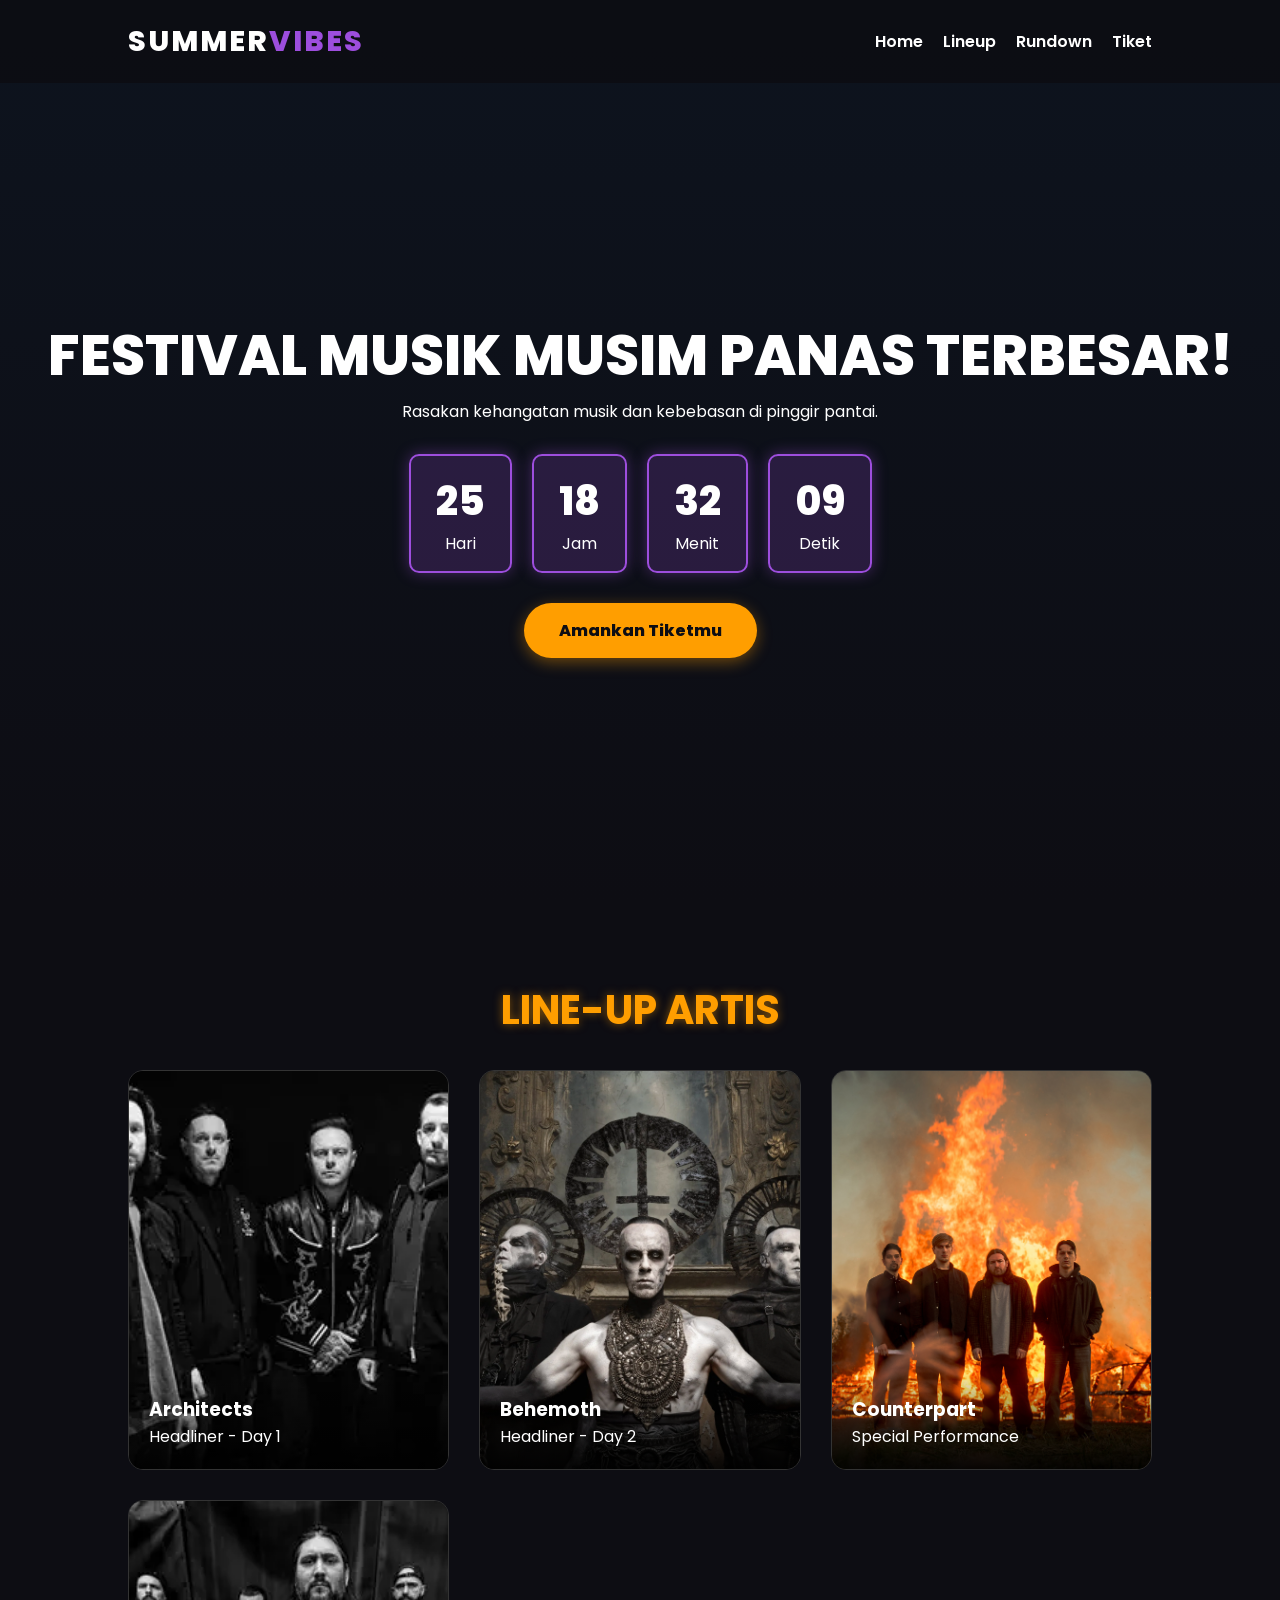
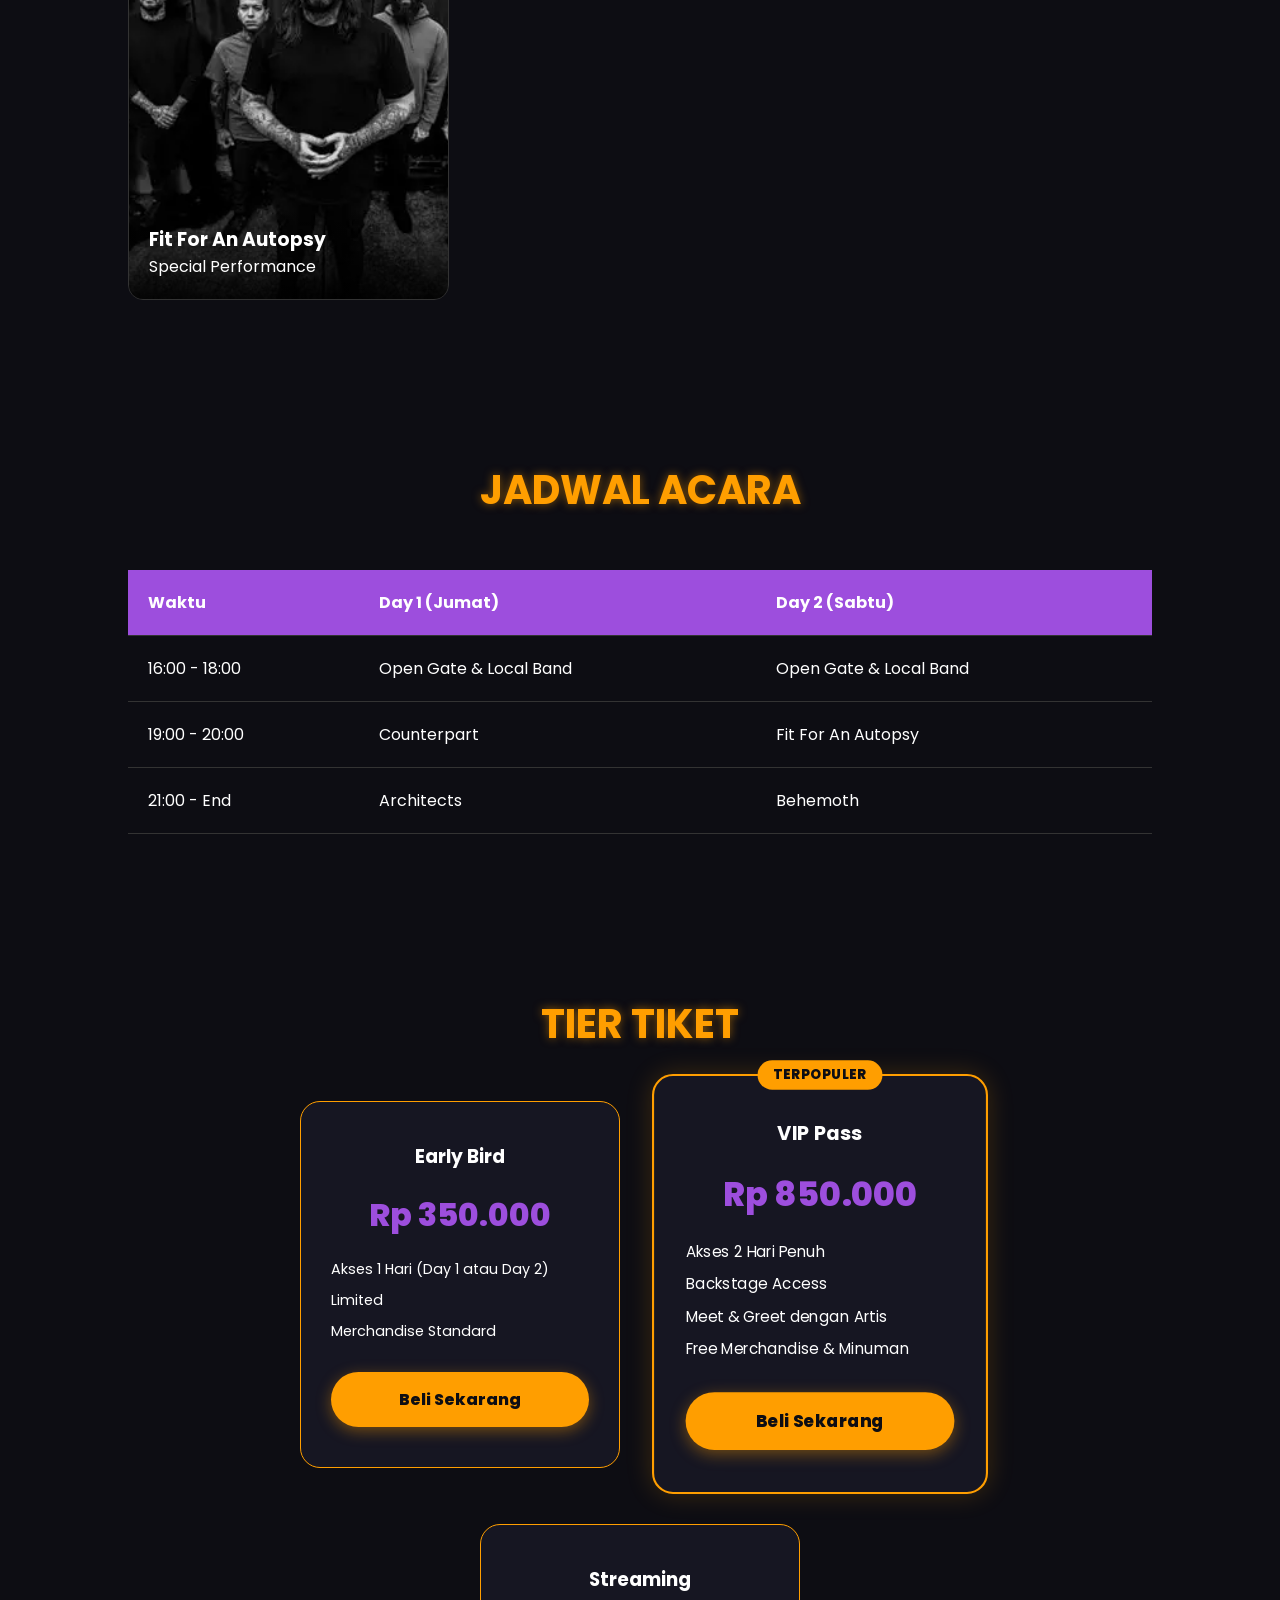
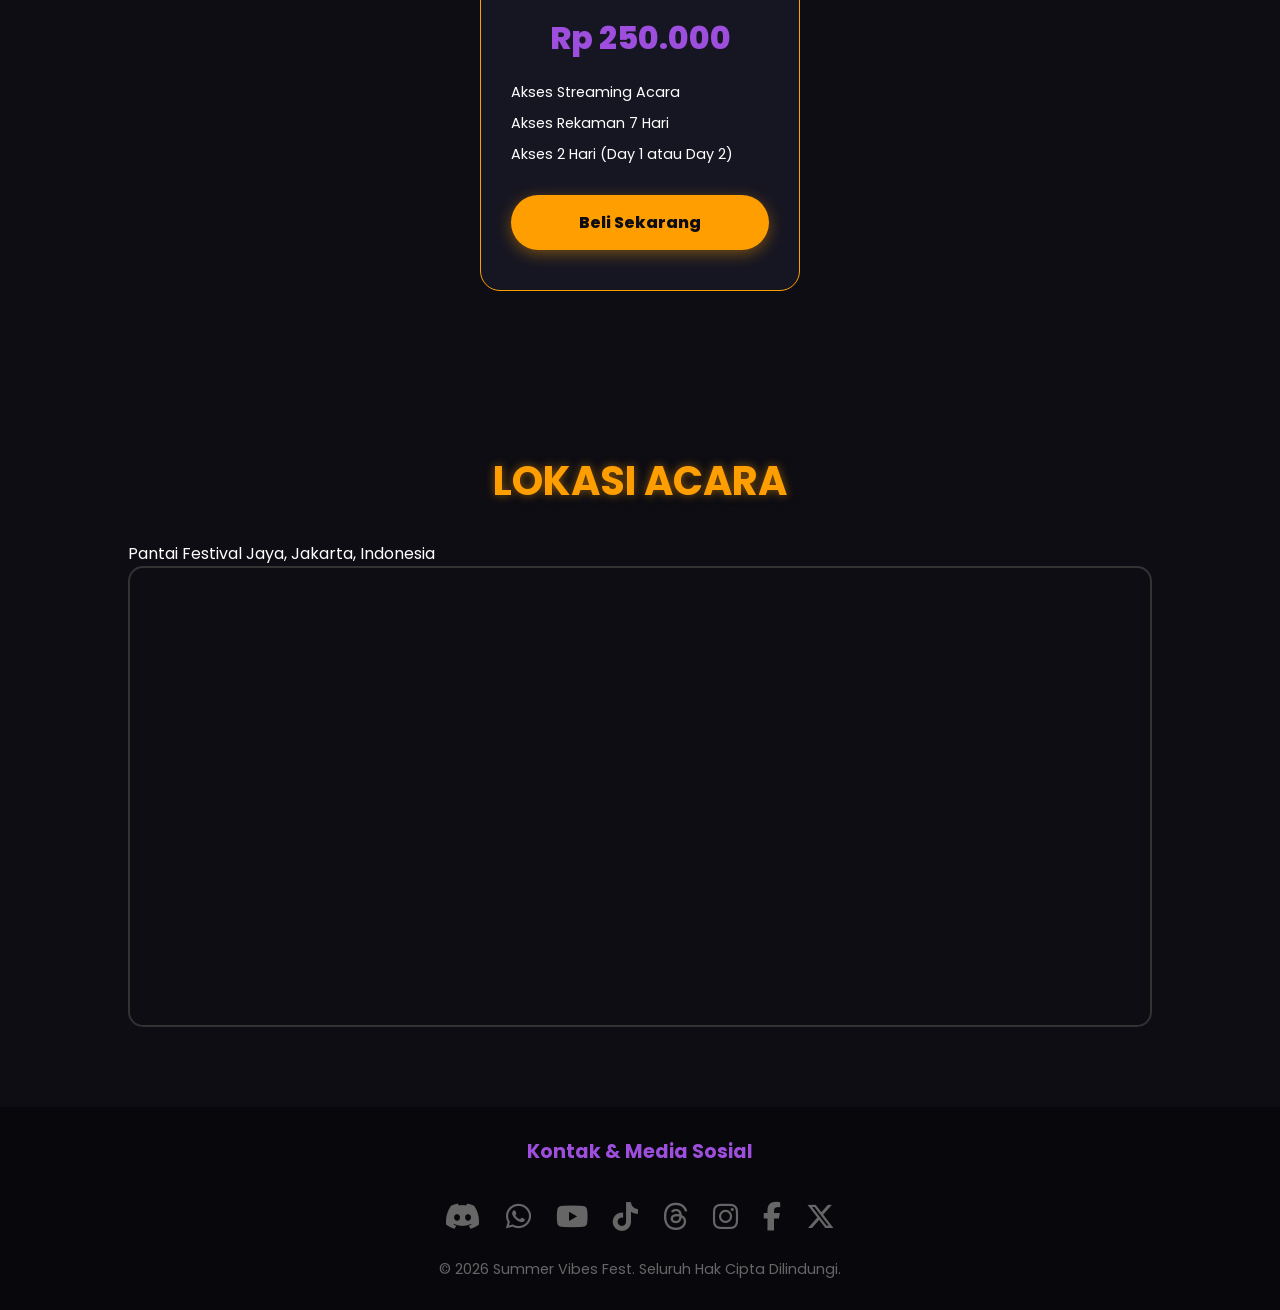
==== index.html @ f22f917b "Add files via upload" ====
<!DOCTYPE html>
<html lang="id">
<head>
    <meta charset="UTF-8">
    <meta name="viewport" content="width=device-width, initial-scale=1.0">
    <title>Summer Vibes Fest 2026</title>
    <link rel="stylesheet" href="style.css">
    <link href="https://fonts.googleapis.com/css2?family=Poppins:wght=400;600;800&display=swap" rel="stylesheet">
    <link rel="stylesheet" href="https://cdnjs.cloudflare.com/ajax/libs/font-awesome/6.5.1/css/all.min.css">
    </head>

<body>
    <header>
        <nav class="navbar">
            <div class="logo">SUMMER<span>VIBES</span></div>
            <ul class="nav-links">
                <li><a href="#home">Home</a></li> <li><a href="#lineup">Lineup</a></li> <li><a href="#schedule">Rundown</a></li> <li><a href="#tickets">Tiket</a></li> </ul>
        </nav>
    </header>

    <section id="home" class="hero">
        <div class="hero-content">
            <h1>FESTIVAL MUSIK MUSIM PANAS TERBESAR!</h1>
            <p>Rasakan kehangatan musik dan kebebasan di pinggir pantai.</p>
            <div class="countdown-container">
                <div class="time-box"><span id="days">00</span><p>Hari</p></div> <div class="time-box"><span id="hours">00</span><p>Jam</p></div> <div class="time-box"><span id="minutes">00</span><p>Menit</p></div> <div class="time-box"><span id="seconds">00</span><p>Detik</p></div> </div>
            
            <a href="#tickets" class="btn-primary">Amankan Tiketmu</a>
            </div>
    </section>

    <section id="lineup" class="lineup">
        <h2>LINE-UP ARTIS</h2>
        <div class="artist-grid">
            <div class="artist-card">
                <img src="architects.webp" alt="Artis 1"> <div class="artist-info"><h3>Architects</h3><p>Headliner - Day 1</p></div></div>
            
            <div class="artist-card">
                <img src="PhotoArtboard 1.webp" alt="Artis 2"> <div class="artist-info"><h3>Behemoth</h3><p>Headliner - Day 2</p></div></div>
            
            <div class="artist-card">
                <img src="DSP_-COUNTERPARTS-FIRE-RETOUCHED.jpg" alt="Artis 3"> <div class="artist-info"><h3>Counterpart</h3><p>Special Performance</p></div></div>
               
            <div class="artist-card">
                <img src="OIP.webp" alt="Artis 4"> <div class="artist-info"><h3>Fit For An Autopsy</h3><p>Special Performance</p></div></div>    
        </div>
    </section>

    <section id="schedule" class="schedule">
        <h2>JADWAL ACARA</h2>
        <div class="table-container">
            <table>
                <thead>
                    <tr>
                        <th>Waktu</th> <th>Day 1 (Jumat)</th> <th>Day 2 (Sabtu)</th> </tr>
                </thead>
                <tbody>
                    <tr>
                        <td>16:00 - 18:00</td>
                        <td>Open Gate & Local Band</td>
                        <td>Open Gate & Local Band</td>
                    </tr>
                    <tr>
                        <td>19:00 - 20:00</td>
                        <td>Counterpart</td>
                        <td>Fit For An Autopsy</td>
                    </tr>
                    <tr>
                        <td>21:00 - End</td>
                        <td>Architects</td>
                        <td>Behemoth</td>
                    </tr>
                </tbody>
            </table>
        </div>
    </section>

    <section id="tickets" class="tickets">
        <h2>TIER TIKET</h2>
        <div class="ticket-container">
            <div class="ticket-card">
                <h3>Early Bird</h3>
                <div class="price">Rp 350.000</div> <ul>
                    <li>Akses 1 Hari (Day 1 atau Day 2)</li>
                    <li>Limited</li>
                    <li>Merchandise Standard</li>
                </ul>
                <a href="payment.html?ticket=earlybird" class="btn-primary" style="display: block; text-align: center; text-decoration: none;">Beli Sekarang</a>
                </div>
            
            <div class="ticket-card VIP">
                <div class="badge">Terpopuler</div> <h3>VIP Pass</h3>
                <div class="price">Rp 850.000</div> <ul>
                    <li>Akses 2 Hari Penuh</li>
                    <li>Backstage Access</li>
                    <li>Meet & Greet dengan Artis</li>
                    <li>Free Merchandise & Minuman</li>
                </ul>
                <a href="payment.html?ticket=vip" class="btn-primary" style="display: block; text-align: center; text-decoration: none;">Beli Sekarang</a>
                </div>
            
            <div class="ticket-card">
                <h3>Streaming</h3>
                <div class="price">Rp 250.000</div> <ul>
                    <li>Akses Streaming Acara</li>
                    <li>Akses Rekaman 7 Hari</li>
                    <li>Akses 2 Hari (Day 1 atau Day 2)</li>
                </ul>
                <a href="payment.html?ticket=streaming" class="btn-primary" style="display: block; text-align: center; text-decoration: none;">Beli Sekarang</a>
                </div>
        </div>
    </section>

    <section class="location">
        <h2>LOKASI ACARA</h2>
        <p>Pantai Festival Jaya, Jakarta, Indonesia</p>
        <div class="map-container">
            <iframe src="https://www.google.com/maps/embed?pb=!1m18!1m12!1m3!1d15867.240428987456!2d106.82458425!3d-6.14280595!2m3!1f0!2f0!3f0!3m2!1i1024!2i768!4f13.1!3m3!1m2!1s0x2e69f3e098863641%3A0x6bde35b6fb89df46!2sAncol!5e0!3m2!1sid!2sid!4v1710000000000!5m2!1sid!2sid" width="100%" height="450" style="border:0;" allowfullscreen="" loading="lazy"></iframe>
            </div>
    </section>

    <footer>
        <div class="footer-container">
            <h4>Kontak & Media Sosial</h4>
            <div class="social-icons">
                <a href="https://discord.com/" target="_blank" rel="noopener noreferrer" class="icon-discord"><i class="fa-brands fa-discord"></i></a> <a href="https://wa.me/nomortelepon" target="_blank" rel="noopener noreferrer" class="icon-whatsapp"><i class="fa-brands fa-whatsapp"></i></a> <a href="https://youtube.com/" target="_blank" rel="noopener noreferrer" class="icon-yt"><i class="fa-brands fa-youtube"></i></a> <a href="https://tiktok.com/" target="_blank" rel="noopener noreferrer" class="icon-tiktok"><i class="fa-brands fa-tiktok"></i></a> <a href="https://threads.net/" target="_blank" rel="noopener noreferrer" class="icon-threads"><i class="fa-brands fa-threads"></i></a> <a href="https://instagram.com/" target="_blank" rel="noopener noreferrer" class="icon-ig"><i class="fa-brands fa-instagram"></i></a> <a href="https://facebook.com/" target="_blank" rel="noopener noreferrer" class="icon-fb"><i class="fa-brands fa-facebook-f"></i></a> <a href="https://x.com/" target="_blank" rel="noopener noreferrer" class="icon-x"><i class="fa-brands fa-x-twitter"></i></a> </div>
            
            <p>© 2026 Summer Vibes Fest. Seluruh Hak Cipta Dilindungi.</p>
            </div>
    </footer>

    <script src="script.js"></script>
    </body>

</html>
---- style.css ----
/* RESET & GLOBAL STYLES */
* {
    margin: 0;                      /* Menghapus margin bawaan dari semua elemen browser */
    padding: 0;                      /* Menghapus padding bawaan dari semua elemen browser */
    box-sizing: border-box;          /* Memastikan padding tidak merusak ukuran elemen */
}

body {
    font-family: 'Poppins', sans-serif; /* Menerapkan font Poppins pada seluruh halaman web */
    background-color: #0d0d13;      /* Warna latar belakang gelap gulita */
    color: #ffffff;                 /* Mengatur warna teks default menjadi putih */
    scroll-behavior: smooth;        /* Efek transisi halus saat klik menu navigasi */
}

h2 {
    text-align: center;             /* Mengatur posisi teks judul agar berada di tengah */
    font-size: 2.5rem;              /* Mengatur ukuran huruf untuk judul utama section */
    margin-bottom: 30px;            /* Memberikan jarak luar sebesar 30 piksel di bawah judul */
    color: #ff9e00;                 /* Warna judul section oranye menyala */
    text-shadow: 0 0 10px rgba(255, 158, 0, 0.5); /* Memberikan efek pendaran cahaya oranye pada teks judul */
}

/* NAVBAR */
.navbar {
    display: flex;                  /* Mengaktifkan flexbox untuk mengatur tata letak menu navigasi */
    justify-content: space-between; /* Memisahkan logo di ujung kiri dan menu link di ujung kanan */
    align-items: center;            /* Menyejajarkan elemen logo dan menu secara vertikal di tengah */
    padding: 20px 10%;              /* Memberi jarak dalam: 20px atas-bawah dan 10% di sisi kiri-kanan */
    background-color: rgba(13, 13, 19, 0.95); /* Warna latar belakang gelap dengan transparansi 95% */
    position: fixed;                /* Navigasi menempel di atas saat di-scroll */
    width: 100%;                    /* Mengatur lebar area navbar agar memenuhi layar (100%) */
    top: 0;                         /* Menempelkan navbar tepat di batas paling atas layar */
    z-index: 1000;                  /* Memastikan navbar berada di lapisan paling depan dibanding elemen lain */
}

.logo {
    font-size: 1.8rem;              /* Mengatur ukuran huruf teks logo sebesar 1.8rem */
    font-weight: 800;               /* Membuat ketebalan huruf teks logo menjadi sangat tebal (Extra Bold) */
    letter-spacing: 2px;            /* Memberikan jarak antar huruf pada teks logo sebesar 2 piksel */
}

.logo span {
    color: #9d4edd;                 /* Sentuhan warna ungu pada teks VIBES */
}

.nav-links {
    display: flex;                  /* Mengaktifkan flexbox agar daftar menu berjejer ke samping */
    list-style: none;               /* Menghilangkan simbol poin (bullet points) pada daftar menu */
}

.nav-links li a {
    color: white;                   /* Mengatur warna teks menu tautan menjadi putih */
    text-decoration: none;          /* Menghapus garis bawah bawaan pada menu tautan */
    margin-left: 20px;              /* Memberikan jarak antar menu link di sisi kiri sebesar 20 piksel */
    font-weight: 600;               /* Mengatur ketebalan teks menu menjadi semi-bold */
    transition: color 0.3s;         /* Memberikan efek transisi halus selama 0.3 detik saat warna berubah */
}

.nav-links li a:hover {
    color: #ff9e00;                 /* Berubah warna menjadi oranye saat kursor mendekat */
}

/* HERO SECTION & COUNTDOWN */
.hero {
    height: 100vh;                  /* Mengatur tinggi hero section agar memenuhi satu layar penuh */
    background: linear-gradient(rgba(13, 22, 35, 0.7), #0d0d13), url('https://images.unsplash.com/photo-1459749411175-04bf5292ceea?w=1200') no-repeat center center/cover; 
    /* Memberikan latar belakang gambar estetik dengan lapisan gradasi gelap agar teks terbaca */
    display: flex;                  /* Mengaktifkan flexbox untuk mengatur posisi konten di dalam hero section */
    justify-content: center;        /* Mengatur posisi konten agar berada di tengah secara horizontal */
    align-items: center;            /* Mengatur posisi konten agar berada di tengah secara vertikal */
    text-align: center;             /* Mengatur perataan teks konten agar berada di tengah */
    padding-top: 80px;              /* Memberikan jarak atas agar konten tidak terlalu mepet dengan navbar */
}

.hero-content h1 {
    font-size: 3.5rem;              /* Mengatur ukuran teks judul utama menjadi sangat besar */
    font-weight: 800;               /* Mengatur ketebalan huruf judul menjadi ekstra tebal */
    margin-bottom: 10px;            /* Memberikan jarak luar sebesar 10 piksel di bawah judul h1 */
    line-height: 1.2;               /* Mengatur kerapatan/jarak antar baris kalimat judul h1 */
}

.countdown-container {
    display: flex;                  /* Mengaktifkan flexbox untuk menyejajarkan kotak hitung mundur */
    justify-content: center;        /* Mengatur posisi seluruh kotak hitung mundur berada di tengah */
    gap: 20px;                      /* Memberikan jarak konstan sebesar 20 piksel antar kotak waktu */
    margin: 30px 0;                 /* Jarak luar: 30px atas-bawah dan 0 di sisi kiri-kanan */
}

.time-box {
    background: rgba(157, 78, 221, 0.2); /* Warna latar belakang ungu transparan */
    border: 2px solid #9d4edd;      /* Memberikan garis tepi berwarna ungu pada kotak waktu */
    padding: 15px 25px;             /* Memberikan jarak dalam: 15px atas-bawah dan 25px kiri-kanan */
    border-radius: 10px;            /* Membuat sudut-sudut kotak waktu melengkung halus */
    min-width: 90px;                /* Membatasi lebar minimal kotak waktu sebesar 90 piksel */
    box-shadow: 0 0 15px rgba(157, 78, 221, 0.4); /* Memberikan efek bias cahaya ungu di sekitar kotak */
}

.time-box span {
    font-size: 2.5rem;              /* Mengatur ukuran angka di dalam kotak waktu menjadi besar */
    font-weight: 800;               /* Mengatur ketebalan huruf angka menjadi sangat tebal */
    display: block;                 /* Mengubah elemen span menjadi block agar teks keterangan di bawahnya otomatis turun */
}

.btn-primary {
    background-color: #ff9e00;      /* Mengatur warna dasar tombol aksi utama menjadi oranye cerah */
    color: #0d0d13;                 /* Mengubah warna teks di dalam tombol menjadi hitam gelap kontras */
    padding: 15px 35px;             /* Memberikan ruang ketukan (padding): 15px atas-bawah dan 35px kiri-kanan */
    text-decoration: none;          /* Menghapus garis bawah bawaan dari tag tautan tombol */
    font-weight: 800;               /* Mengatur ketebalan huruf tombol menjadi sangat tebal */
    border-radius: 50px;            /* Membuat bentuk tombol lonjong kapsul sempurna */
    display: inline-block;          /* Mengubah elemen menjadi inline-block agar margin dan padding berfungsi baik */
    box-shadow: 0 4px 15px rgba(255, 158, 0, 0.4); /* Memberikan efek bayangan bias oranye tipis di bawah tombol */
    transition: transform 0.3s, box-shadow 0.3s; /* Mengatur transisi animasi perubahan yang halus selama 0.3 detik */
}

.btn-primary:hover {
    transform: translateY(-3px);    /* Efek melompat sedikit ke atas saat disorot kursor */
    box-shadow: 0 6px 20px rgba(255, 158, 0, 0.6); /* Membuat efek bayangan oranye di bawahnya menjadi lebih tajam */
}

/* LINEUP (GRID SYSTEM) */
.lineup, .schedule, .tickets, .location {
    padding: 80px 10%;              /* Mengatur ruang pembatas dalam section: 80px atas-bawah dan 10% kiri-kanan */
}

.artist-grid {
    display: grid;                  /* Mengaktifkan tata letak CSS Grid */
    grid-template-columns: repeat(auto-fit, minmax(280px, 1fr)); 
    /* Membuat grid responsif yang otomatis menyesuaikan ukuran layar min 280px per kartu */
    gap: 30px;                      /* Mengatur jarak celah antar kartu artis sebesar 30 piksel */
}

.artist-card {
    position: relative;             /* Mengatur basis posisi relatif agar elemen info di dalamnya bisa diposisikan absolut */
    border-radius: 15px;            /* Mengatur tingkat lengkungan sudut kartu sebesar 15 piksel */
    overflow: hidden;               /* Memotong gambar yang keluar dari area lengkungan border-radius */
    height: 400px;                  /* Mengunci tinggi kartu profil artis sebesar 400 piksel */
    border: 1px solid #333;         /* Memberikan garis batas tepi kartu tipis berwarna abu-abu gelap */
}

.artist-card img {
    width: 100%;                    /* Mengatur lebar gambar agar memenuhi kapasitas lebar kartu */
    height: 100%;                   /* Mengatur tinggi gambar agar memenuhi kapasitas tinggi kartu */
    object-fit: cover;              /* Mengatur agar gambar dipotong secara proporsional sesuai rasio kartu */
    transition: transform 0.5s;     /* Memberikan efek transisi selama 0.5 detik saat gambar melakukan animasi zoom */
}

.artist-card:hover img {
    transform: scale(1.1);          /* Gambar membesar perlahan (zoom 10%) saat di-hover kursor */
}

.artist-info {
    position: absolute;             /* Mengunci posisi info teks secara absolut di dalam kartu */
    bottom: 0;                      /* Menempelkan info teks tepat di bagian dasar bawah kartu */
    left: 0;                        /* Menempelkan info teks tepat di batas kiri kartu */
    width: 100%;                    /* Mengatur lebar info teks memenuhi lebar kartu */
    padding: 20px;                  /* Memberikan ruang dalam teks informasi sebesar 20 piksel */
    background: linear-gradient(transparent, rgba(0, 0, 0, 0.9)); /* Gradasi hitam pelindung teks agar mudah dibaca */
}

/* SCHEDULE (TABLE) */
.table-container {
    overflow-x: auto;               /* Agar tabel bisa di-geser ke samping pada layar HP yang sempit */
}

table {
    width: 100%;                    /* Mengatur lebar tabel agar penuh seukuran kontainer pembungkusnya */
    border-collapse: collapse;      /* Menyatukan garis pembatas sel tabel agar terlihat rapi dan tidak ganda */
    margin-top: 20px;               /* Memberikan sekat jarak luar sebesar 20 piksel di atas tabel */
}

th, td {
    padding: 20px;                  /* Memberikan ketebalan ruang dalam sel tabel sebesar 20 piksel */
    text-align: left;               /* Mengatur teks isi tabel agar rata kiri */
    border-bottom: 1px solid #333;  /* Memberikan garis pembatas baris tabel tipis berwarna abu-abu gelap */
}

th {
    background-color: #9d4edd;      /* Mengatur warna latar belakang kepala kolom tabel menjadi ungu */
    color: white;                   /* Mengatur warna teks kepala kolom menjadi putih */
}

tr:hover {
    background-color: rgba(255, 255, 255, 0.05); /* Sorotan baris tabel (highlight) saat kursor berada di atasnya */
}

/* TICKETS (FLEXBOX) */
.ticket-container {
    display: flex;                  /* Mengaktifkan sistem layouting Flexbox */
    justify-content: center;        /* Memposisikan kartu-kartu tiket agar berada di tengah secara horizontal */
    align-items: center;            /* Menyejajarkan posisi kartu tiket di tengah secara vertikal */
    gap: 40px;                      /* Mengatur celah pemisah antar kartu tiket sebesar 40 piksel */
    flex-wrap: wrap;                /* Jika layar perangkat sempit, kartu otomatis turun ke bawah secara fleksibel */
}

.ticket-card {
    background-color: #161622;      /* Mengatur latar belakang kartu dengan warna abu-abu keunguan gelap */
    border: 1px solid #ff9e00;      /* Memberikan garis luar pembatas kartu berwarna oranye */
    padding: 40px 30px;             /* Jarak dalam kartu: 40px atas-bawah dan 30px kiri-kanan */
    border-radius: 20px;            /* Mengatur tingkat lengkungan sudut kartu sebesar 20 piksel */
    width: 320px;                   /* Mengunci dimensi lebar kartu tiket sebesar 320 piksel */
    text-align: center;             /* Mengatur seluruh perataan teks di dalam kartu agar rata tengah */
    position: relative;             /* Mengatur posisi relatif agar elemen badge status bisa dikunci posisinya */
}

/* Membedakan kartu VIP agar lebih menonjol */
.ticket-card.VIP {
    border: 2px solid #ff9e00;      /* Memberikan garis border yang lebih tebal khusus kartu VIP */
    transform: scale(1.05);         /* Mengatur skala ukuran kartu agar sedikit lebih besar dibanding kartu biasa */
    box-shadow: 0 0 25px rgba(255, 158, 0, 0.2); /* Memberikan bayangan aura oranye tipis di sekeliling kartu VIP */
}

.badge {
    position: absolute;             /* Mengunci posisi label penanda secara absolut di atas kartu */
    top: -15px;                     /* Menaruh posisi badge sedikit keluar menembus batas atas kartu */
    left: 50%;                      /* Memposisikan badge di tengah horizontal */
    transform: translateX(-50%);    /* Menyeimbangkan titik koordinat agar lurus simetris di tengah kartu */
    background-color: #ff9e00;      /* Mengubah warna latar belakang badge menjadi oranye */
    color: #0d0d13;                 /* Mengubah warna teks badge menjadi hitam gelap */
    padding: 5px 15px;              /* Memberikan padding dalam badge: 5px atas-bawah dan 15px kiri-kanan */
    font-size: 0.8rem;              /* Mengatur ukuran huruf teks badge menjadi kecil */
    font-weight: 800;               /* Mengatur ketebalan huruf badge menjadi sangat tebal */
    border-radius: 20px;            /* Melengkungkan sudut kapsul badge sebesar 20 piksel */
    text-transform: uppercase;      /* Memaksa teks badge ditulis dengan huruf kapital semua */
}

.price {
    font-size: 2rem;                /* Mengatur ukuran teks nominal harga menjadi besar */
    font-weight: 800;               /* Mengatur ketebalan font nominal harga menjadi tebal */
    margin: 20px 0;                 /* Memberikan sekat jarak luar vertikal sebesar 20 piksel atas dan bawah */
    color: #9d4edd;                 /* Mengubah warna nominal teks harga menjadi ungu */
}

.ticket-card ul {
    list-style: none;               /* Menghilangkan simbol bulat bawaan list pada detail benefit tiket */
    margin-bottom: 30px;            /* Jarak pisah di bawah daftar benefit sebelum beralih ke tombol */
    text-align: left;               /* Mengatur teks daftar benefit agar berjejer rapi di sebelah rata kiri */
}

.ticket-card ul li {
    margin-bottom: 10px;            /* Memberikan sekat jarak vertikal antar baris benefit sebesar 10 piksel */
    font-size: 0.9rem;              /* Ukuran teks detail benefit */
}

.btn-buy {
    width: 100%;                    /* Mengatur lebar tombol beli memenuhi kapasitas lebar kartu */
    padding: 12px;                  /* Memberikan ketebalan ketukan dalam tombol sebesar 12 piksel */
    background-color: transparent;  /* Menyetel latar belakang awal tombol menjadi transparan */
    color: white;                   /* Mengatur warna teks tombol menjadi putih */
    border: 2px solid #9d4edd;      /* Memberikan garis bingkai tepi luar berwarna ungu */
    border-radius: 25px;            /* Melengkungkan sudut tombol menjadi melingkar halus */
    cursor: pointer;                /* Merubah ikon kursor menjadi penanda klik tangan saat diarahkan ke tombol */
    font-weight: 600;               /* Mengatur ketebalan teks tombol menjadi semi-bold */
    transition: all 0.3s;           /* Mengatur transisi animasi perubahan visual selama 0.3 detik */
}

.btn-buy:hover {
    background-color: #9d4edd;      /* Tombol penuh warna ungu saat di-hover kursor */
}

/* MAPS & FOOTER */
.map-container {
    border-radius: 15px;            /* Melengkungkan sedikit sudut siku bingkai peta iframe */
    overflow: hidden;               /* Memotong elemen peta bagian dalam agar mengikuti bentuk border-radius */
    border: 2px solid #333;         /* Memberikan bingkai luar pelindung peta berwarna abu-abu gelap */
}

footer {
    text-align: center;             /* Memposisikan seluruh teks di dalam footer berada di tengah */
    padding: 30px;                  /* Memberikan ketebalan ruang dalam footer sebesar 30 piksel */
    background-color: #08080c;      /* Mengatur warna latar belakang khusus area footer menjadi hitam pekat */
    font-size: 0.9rem;              /* Mengatur ukuran teks footer */
    color: #666666;                 /* Mengatur warna teks hak cipta menjadi abu-abu gelap redup */
}

/* STYLING SOSIAL MEDIA DI FOOTER */
.footer-container {
    display: flex;                  /* Mengaktifkan flexbox kontainer footer */
    flex-direction: column;         /* Menyusun ikon di atas dan teks copyright di bawah secara vertikal */
    align-items: center;            /* Menata posisi komponen agar presisi di tengah-tengah */
    gap: 20px;                      /* Jarak pemisah vertikal antara baris grup ikon dan teks hak cipta */
}

h4 {
    font-size: 1.2rem;              /* Mengatur ukuran teks sub-judul follow us */
    color: #9d4edd;                 /* Warna ungu untuk teks "Follow Us" atau judul bagian kontak */
    margin-bottom: 10px;            /* Jarak pisah di bawah teks judul kontak sebesar 10 piksel */
}

.social-icons {
    display: flex;                  /* Menggunakan flexbox untuk menjajarkan deretan ikon tautan media sosial */
    gap: 25px;                      /* Jarak horizontal celah pemisah antar ikon media sosial sebesar 25 piksel */
}

.social-icons a {
    color: #666666;                 /* Warna default abu-abu redup sebelum di-hover kursor */
    font-size: 1.8rem;              /* Mengatur ukuran skala besar visual fisik ikon media sosial */
    transition: all 0.3s ease;      /* Efek animasi transisi halus saat warna berubah dan melayang */
    display: inline-block;          /* Mengubah tautan menjadi elemen inline-block agar efek melayang berfungsi baik */
}

/* EFEK HOVER: Memberikan warna khas masing-masing medsos saat kursor mendekat */
.social-icons a.icon-discord:hover {
    color: #7289da;                 /* Warna khas Discord Biru */
    transform: translateY(-5px);    /* Efek visual melayang terangkat ke atas sejauh 5 piksel */
    text-shadow: 0 0 15px rgba(114, 137, 218, 0.6); /* Efek glow neon sesuai warna identitas ikon */
}

.social-icons a.icon-whatsapp:hover {
    color: #25d366;                 /* Warna khas WhatsApp Hijau */
    transform: translateY(-5px);    /* Efek visual melayang terangkat ke atas sejauh 5 piksel */
    text-shadow: 0 0 15px rgba(37, 211, 102, 0.6);  /* Efek glow neon sesuai warna identitas ikon */
}

.social-icons a.icon-yt:hover {
    color: #ff0000;                 /* Warna khas YouTube Merah */
    transform: translateY(-5px);    /* Efek visual melayang terangkat ke atas sejauh 5 piksel */
    text-shadow: 0 0 15px rgba(255, 0, 0, 0.6);     /* Efek glow neon sesuai warna identitas ikon */
}

.social-icons a.icon-tiktok:hover {
    color: #ffffff;                 /* Warna khas TikTok Putih Bersih */
    transform: translateY(-5px);    /* Efek visual melayang terangkat ke atas sejauh 5 piksel */
    text-shadow: 0 0 15px rgba(255, 255, 255, 0.6); /* Efek glow neon sesuai warna identitas ikon */
}

.social-icons a.icon-threads:hover {
    color: #ffffff;                 /* Warna khas Threads Putih Bersih */
    transform: translateY(-5px);    /* Efek visual melayang terangkat ke atas sejauh 5 piksel */
    text-shadow: 0 0 15px rgba(255, 255, 255, 0.6); /* Efek glow neon sesuai warna identitas ikon */
}

.social-icons a.icon-ig:hover {
    color: #e1306c;                 /* Warna khas Instagram pink/magenta */
    transform: translateY(-5px);    /* Efek visual melayang terangkat ke atas sejauh 5 piksel */
    text-shadow: 0 0 15px rgba(225, 48, 108, 0.6);  /* Efek glow neon sesuai warna identitas ikon */
}

.social-icons a.icon-fb:hover {
    color: #1877f2;                 /* Warna khas Facebook Biru */
    transform: translateY(-5px);    /* Efek visual melayang terangkat ke atas sejauh 5 piksel */
    text-shadow: 0 0 15px rgba(24, 119, 242, 0.6);  /* Efek glow neon sesuai warna identitas ikon */
}

.social-icons a.icon-x:hover {
    color: #ffffff;                 /* Warna khas X (Twitter baru) Putih/Minimalis */
    transform: translateY(-5px);    /* Efek visual melayang terangkat ke atas sejauh 5 piksel */
    text-shadow: 0 0 15px rgba(255, 255, 255, 0.6); /* Efek glow neon sesuai warna identitas ikon */
}
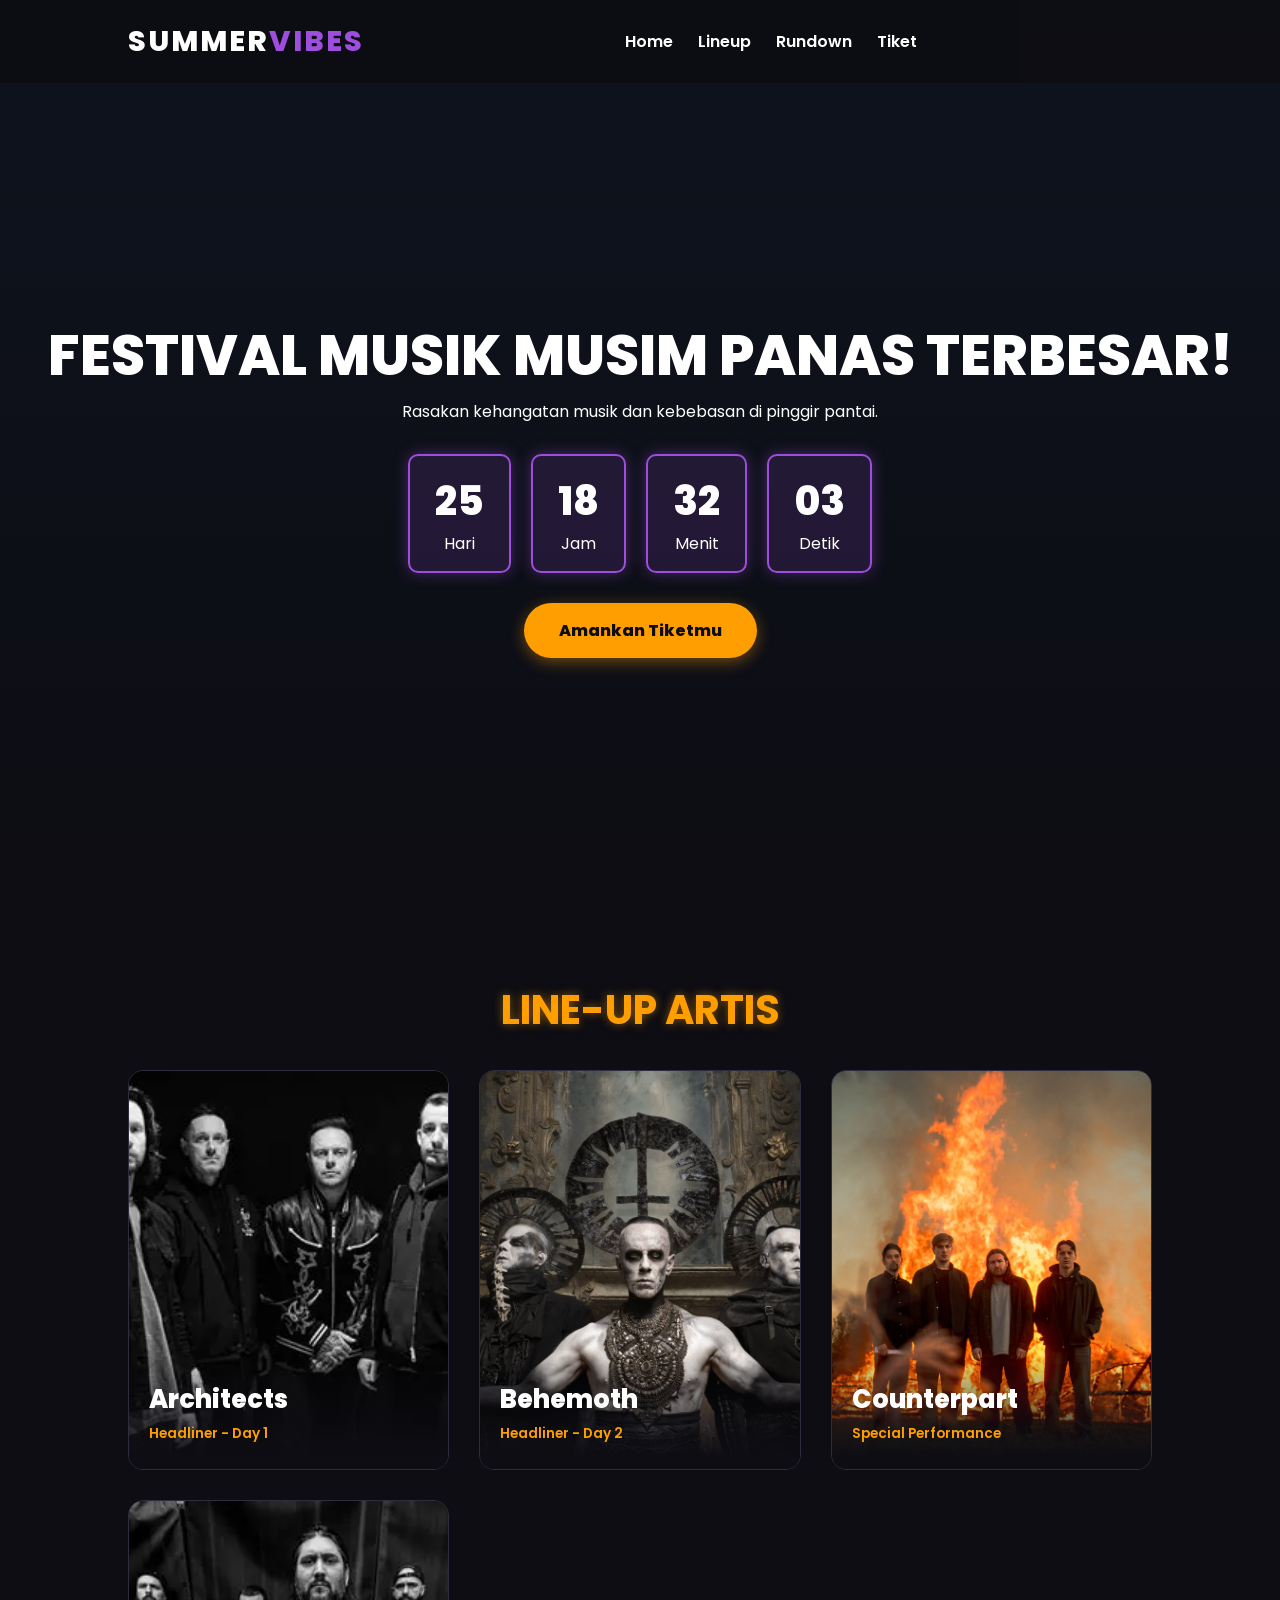
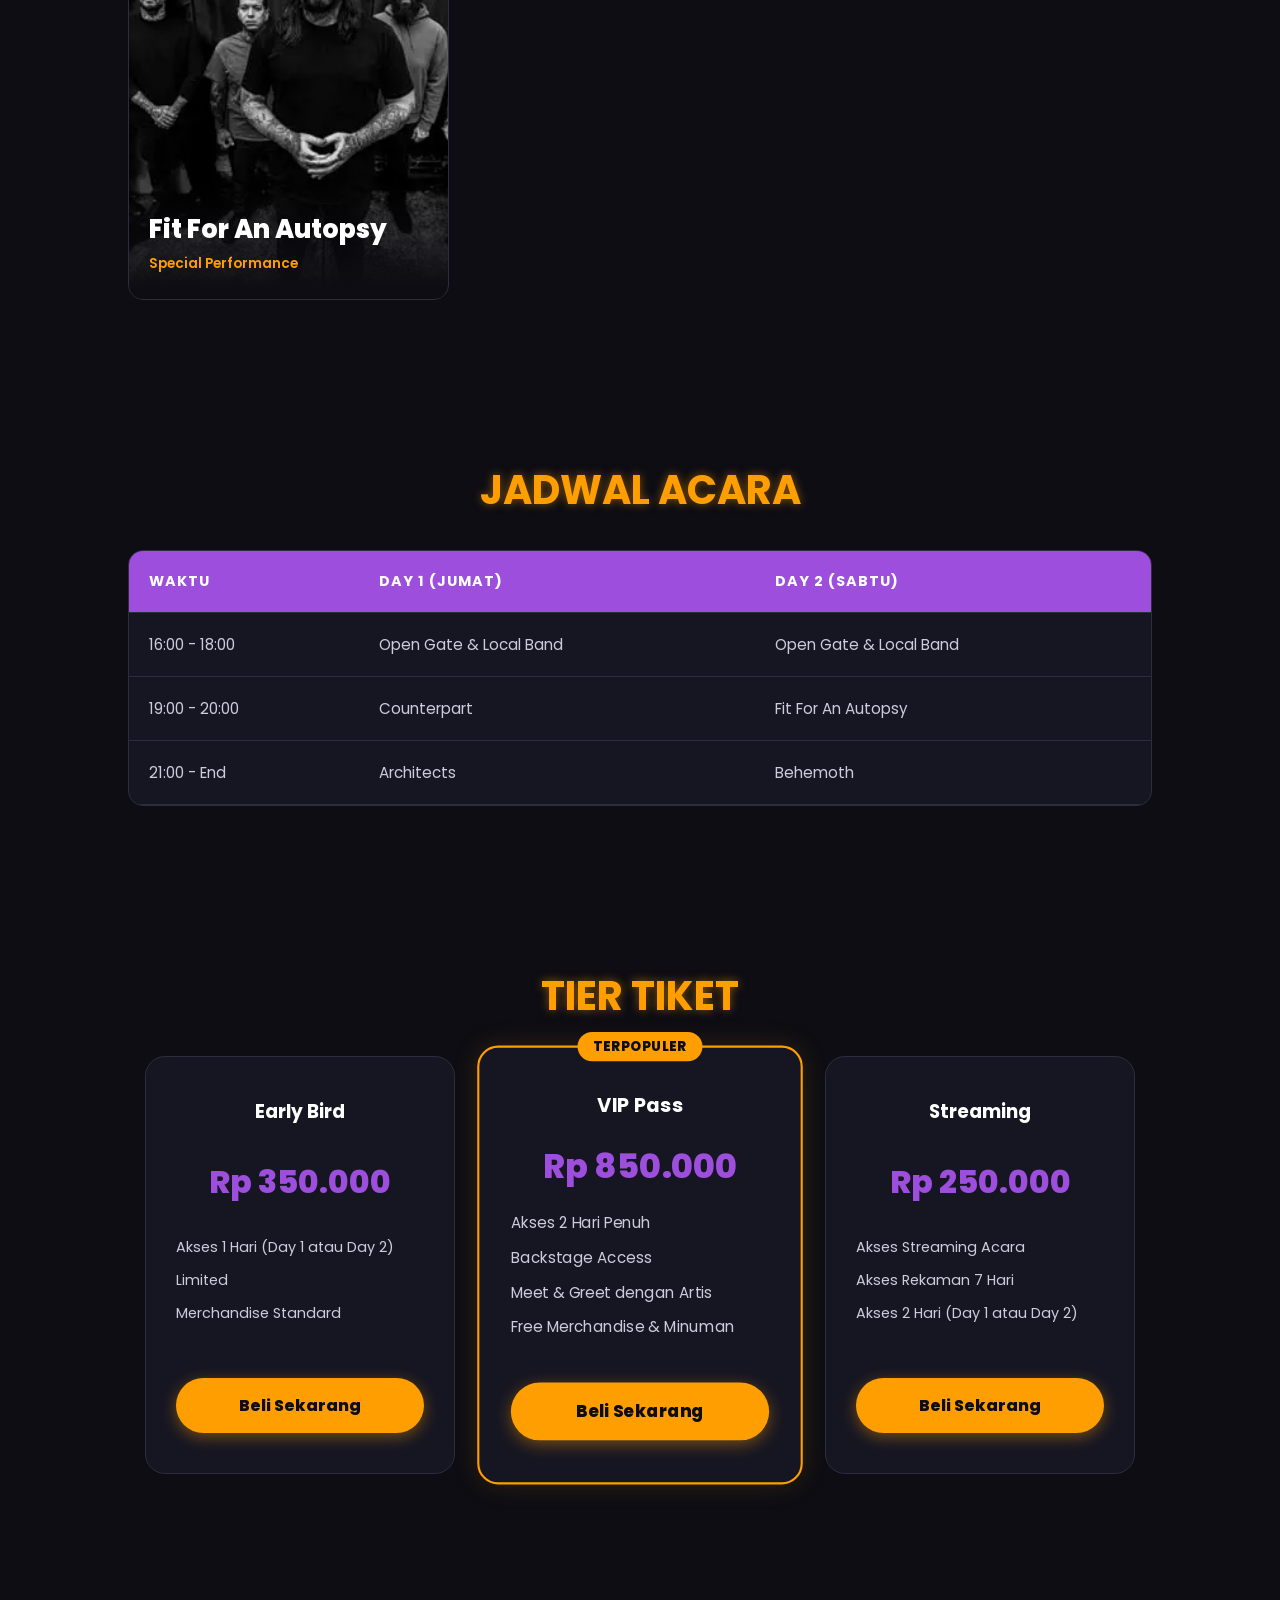
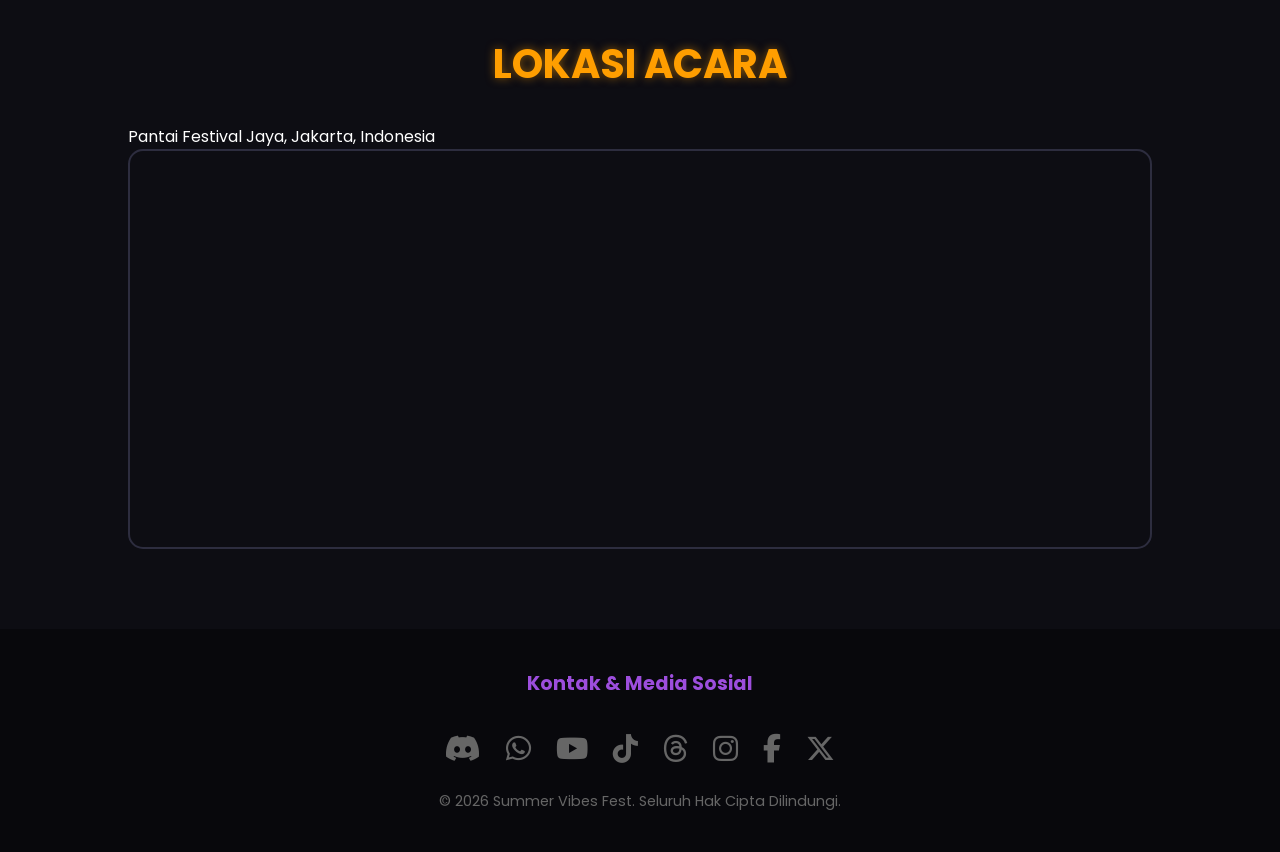
==== commit db8d8045: "Implement mobile menu toggle feature Added mobile menu toggle for better navigation on smaller scree" ====
--- a/index.html
+++ b/index.html
@@ -13,8 +13,19 @@
     <header>
         <nav class="navbar">
             <div class="logo">SUMMER<span>VIBES</span></div>
-            <ul class="nav-links">
-                <li><a href="#home">Home</a></li> <li><a href="#lineup">Lineup</a></li> <li><a href="#schedule">Rundown</a></li> <li><a href="#tickets">Tiket</a></li> </ul>
+            
+            <ul class="nav-links" id="navLinks">
+                <li><a href="#home">Home</a></li>
+                <li><a href="#lineup">Lineup</a></li>
+                <li><a href="#schedule">Rundown</a></li>
+                <li><a href="#tickets">Tiket</a></li>
+            </ul>
+
+            <div class="menu-toggle" id="mobileMenu">
+                <span class="bar"></span>
+                <span class="bar"></span>
+                <span class="bar"></span>
+            </div>
         </nav>
     </header>
 
@@ -132,4 +143,4 @@
     <script src="script.js"></script>
     </body>
 
-</html>+</html>
--- a/style.css
+++ b/style.css
@@ -1,124 +1,133 @@
-/* RESET & GLOBAL STYLES */
+/* =========================================================================
+   1. RESET & GLOBAL STYLES (Aturan Dasar Seluruh Halaman)
+   ========================================================================= */
 * {
     margin: 0;                      /* Menghapus margin bawaan dari semua elemen browser */
     padding: 0;                      /* Menghapus padding bawaan dari semua elemen browser */
-    box-sizing: border-box;          /* Memastikan padding tidak merusak ukuran elemen */
+    box-sizing: border-box;          /* Memastikan padding tidak merusak ukuran lebar asli elemen */
 }
 
 body {
-    font-family: 'Poppins', sans-serif; /* Menerapkan font Poppins pada seluruh halaman web */
-    background-color: #0d0d13;      /* Warna latar belakang gelap gulita */
-    color: #ffffff;                 /* Mengatur warna teks default menjadi putih */
-    scroll-behavior: smooth;        /* Efek transisi halus saat klik menu navigasi */
+    font-family: 'Poppins', sans-serif; /* Menerapkan font Poppins pada seluruh komponen teks */
+    background-color: #0d0d13;      /* Warna latar belakang gelap pekat khas festival metal/rock */
+    color: #ffffff;                 /* Mengatur warna teks bawaan menjadi putih bersih */
+    scroll-behavior: smooth;        /* Efek transisi meluncur halus saat klik menu navigasi jangkar (#) */
+    overflow-x: hidden;             /* Mencegah halaman bisa digeser ke kanan akibat elemen meluber di HP */
 }
 
 h2 {
-    text-align: center;             /* Mengatur posisi teks judul agar berada di tengah */
-    font-size: 2.5rem;              /* Mengatur ukuran huruf untuk judul utama section */
+    text-align: center;             /* Mengatur posisi teks judul utama agar presisi di tengah */
+    font-size: 2.5rem;              /* Mengatur ukuran huruf default untuk judul utama section */
     margin-bottom: 30px;            /* Memberikan jarak luar sebesar 30 piksel di bawah judul */
-    color: #ff9e00;                 /* Warna judul section oranye menyala */
-    text-shadow: 0 0 10px rgba(255, 158, 0, 0.5); /* Memberikan efek pendaran cahaya oranye pada teks judul */
-}
-
-/* NAVBAR */
+    color: #ff9e00;                 /* Warna judul section kuning-oranye menyala */
+    text-shadow: 0 0 10px rgba(255, 158, 0, 0.5); /* Memberikan efek pendaran cahaya (glow) neon oranye */
+}
+
+/* =========================================================================
+   2. NAVBAR DESIGN (Navigasi Atas Toko)
+   ========================================================================= */
 .navbar {
     display: flex;                  /* Mengaktifkan flexbox untuk mengatur tata letak menu navigasi */
-    justify-content: space-between; /* Memisahkan logo di ujung kiri dan menu link di ujung kanan */
-    align-items: center;            /* Menyejajarkan elemen logo dan menu secara vertikal di tengah */
-    padding: 20px 10%;              /* Memberi jarak dalam: 20px atas-bawah dan 10% di sisi kiri-kanan */
+    justify-content: space-between; /* Memisahkan logo di ujung kiri dan menu tautan di ujung kanan */
+    align-items: center;            /* Menyejajarkan posisi elemen logo dan menu secara vertikal di tengah */
+    padding: 20px 10%;              /* Jarak dalam: 20px atas-bawah dan 10% di sisi kiri-kanan layar */
     background-color: rgba(13, 13, 19, 0.95); /* Warna latar belakang gelap dengan transparansi 95% */
-    position: fixed;                /* Navigasi menempel di atas saat di-scroll */
-    width: 100%;                    /* Mengatur lebar area navbar agar memenuhi layar (100%) */
-    top: 0;                         /* Menempelkan navbar tepat di batas paling atas layar */
-    z-index: 1000;                  /* Memastikan navbar berada di lapisan paling depan dibanding elemen lain */
+    position: fixed;                /* Navigasi tetap terkunci menempel di atas saat layar di-scroll */
+    width: 100%;                    /* Mengatur lebar area navbar agar memenuhi 100% kapasitas layar */
+    top: 0;                         /* Menempelkan navbar tepat di batas paling atas */
+    z-index: 1000;                  /* Memastikan navbar berada di lapisan terdepan menutupi konten lain */
 }
 
 .logo {
-    font-size: 1.8rem;              /* Mengatur ukuran huruf teks logo sebesar 1.8rem */
+    font-size: 1.8rem;              /* Mengatur ukuran huruf teks logo utama */
     font-weight: 800;               /* Membuat ketebalan huruf teks logo menjadi sangat tebal (Extra Bold) */
-    letter-spacing: 2px;            /* Memberikan jarak antar huruf pada teks logo sebesar 2 piksel */
+    letter-spacing: 2px;            /* Memberikan sekat jarak antar huruf pada teks logo sebesar 2 piksel */
 }
 
 .logo span {
-    color: #9d4edd;                 /* Sentuhan warna ungu pada teks VIBES */
+    color: #9d4edd;                 /* Sentuhan aksen warna ungu ikonik pada teks VIBES */
 }
 
 .nav-links {
-    display: flex;                  /* Mengaktifkan flexbox agar daftar menu berjejer ke samping */
-    list-style: none;               /* Menghilangkan simbol poin (bullet points) pada daftar menu */
+    display: flex;                  /* Mengaktifkan flexbox agar daftar menu berjejer rapi ke samping */
+    list-style: none;               /* Menghilangkan simbol titik/bullet poin bawaan dari tag <ul> <li> */
 }
 
 .nav-links li a {
-    color: white;                   /* Mengatur warna teks menu tautan menjadi putih */
-    text-decoration: none;          /* Menghapus garis bawah bawaan pada menu tautan */
-    margin-left: 20px;              /* Memberikan jarak antar menu link di sisi kiri sebesar 20 piksel */
+    color: white;                   /* Mengatur warna teks tautan menu menjadi putih */
+    text-decoration: none;          /* Menghapus garis bawah bawaan pada elemen tautan */
+    margin-left: 25px;              /* Memberikan jarak antar menu link di sisi kiri sebesar 25 piksel */
     font-weight: 600;               /* Mengatur ketebalan teks menu menjadi semi-bold */
-    transition: color 0.3s;         /* Memberikan efek transisi halus selama 0.3 detik saat warna berubah */
+    transition: color 0.3s ease;    /* Memberikan efek perubahan warna yang halus selama 0.3 detik */
 }
 
 .nav-links li a:hover {
-    color: #ff9e00;                 /* Berubah warna menjadi oranye saat kursor mendekat */
-}
-
-/* HERO SECTION & COUNTDOWN */
+    color: #ff9e00;                 /* Berubah warna menjadi oranye menyala saat kursor mendekat */
+}
+
+/* =========================================================================
+   3. HERO SECTION & TIMING COUNTDOWN (Tampilan Utama & Timer)
+   ========================================================================= */
 .hero {
-    height: 100vh;                  /* Mengatur tinggi hero section agar memenuhi satu layar penuh */
+    height: 100vh;                  /* Mengatur tinggi hero section agar memenuhi satu layar penuh perangkat */
     background: linear-gradient(rgba(13, 22, 35, 0.7), #0d0d13), url('https://images.unsplash.com/photo-1459749411175-04bf5292ceea?w=1200') no-repeat center center/cover; 
-    /* Memberikan latar belakang gambar estetik dengan lapisan gradasi gelap agar teks terbaca */
-    display: flex;                  /* Mengaktifkan flexbox untuk mengatur posisi konten di dalam hero section */
+    /* Menggabungkan gradasi gelap pelindung keterbacaan teks dan gambar panggung konser dari Unsplash */
+    display: flex;                  /* Mengaktifkan flexbox untuk menyusun konten di dalam hero section */
     justify-content: center;        /* Mengatur posisi konten agar berada di tengah secara horizontal */
     align-items: center;            /* Mengatur posisi konten agar berada di tengah secara vertikal */
-    text-align: center;             /* Mengatur perataan teks konten agar berada di tengah */
-    padding-top: 80px;              /* Memberikan jarak atas agar konten tidak terlalu mepet dengan navbar */
+    text-align: center;             /* Mengatur perataan teks kalimat agar berada tepat di tengah */
+    padding: 80px 20px 0 20px;      /* Memberikan ruang pengaman agar konten tidak tertutup navbar fixed */
 }
 
 .hero-content h1 {
-    font-size: 3.5rem;              /* Mengatur ukuran teks judul utama menjadi sangat besar */
+    font-size: 3.5rem;              /* Mengatur ukuran teks judul konser menjadi sangat besar */
     font-weight: 800;               /* Mengatur ketebalan huruf judul menjadi ekstra tebal */
-    margin-bottom: 10px;            /* Memberikan jarak luar sebesar 10 piksel di bawah judul h1 */
-    line-height: 1.2;               /* Mengatur kerapatan/jarak antar baris kalimat judul h1 */
+    margin-bottom: 10px;            /* Memberikan sekat jarak luar sebesar 10 piksel di bawah judul h1 */
+    line-height: 1.2;               /* Mengatur kerapatan/jarak vertikal antar baris kalimat judul h1 */
 }
 
 .countdown-container {
-    display: flex;                  /* Mengaktifkan flexbox untuk menyejajarkan kotak hitung mundur */
-    justify-content: center;        /* Mengatur posisi seluruh kotak hitung mundur berada di tengah */
+    display: flex;                  /* Mengaktifkan flexbox untuk menyejajarkan blok-blok hitung mundur */
+    justify-content: center;        /* Mengatur posisi seluruh deretan kotak waktu berada di tengah */
     gap: 20px;                      /* Memberikan jarak konstan sebesar 20 piksel antar kotak waktu */
-    margin: 30px 0;                 /* Jarak luar: 30px atas-bawah dan 0 di sisi kiri-kanan */
+    margin: 30px 0;                 /* Jarak luar vertikal: 30px atas-bawah dan 0 di sisi kiri-kanan */
 }
 
 .time-box {
-    background: rgba(157, 78, 221, 0.2); /* Warna latar belakang ungu transparan */
-    border: 2px solid #9d4edd;      /* Memberikan garis tepi berwarna ungu pada kotak waktu */
-    padding: 15px 25px;             /* Memberikan jarak dalam: 15px atas-bawah dan 25px kiri-kanan */
+    background: rgba(157, 78, 221, 0.15); /* Warna latar belakang ungu transparan yang estetik */
+    border: 2px solid #9d4edd;      /* Memberikan garis tepi berwarna ungu solid pada kotak waktu */
+    padding: 15px 25px;             /* Jarak dalam kotak: 15px atas-bawah dan 25px kiri-kanan */
     border-radius: 10px;            /* Membuat sudut-sudut kotak waktu melengkung halus */
-    min-width: 90px;                /* Membatasi lebar minimal kotak waktu sebesar 90 piksel */
-    box-shadow: 0 0 15px rgba(157, 78, 221, 0.4); /* Memberikan efek bias cahaya ungu di sekitar kotak */
+    min-width: 95px;                /* Membatasi lebar minimal kotak agar ukurannya tetap simetris */
+    box-shadow: 0 0 15px rgba(157, 78, 221, 0.4); /* Memberikan efek bias pendaran cahaya ungu di sekitar kotak */
 }
 
 .time-box span {
-    font-size: 2.5rem;              /* Mengatur ukuran angka di dalam kotak waktu menjadi besar */
+    font-size: 2.5rem;              /* Mengatur ukuran angka penunjuk waktu menjadi besar */
     font-weight: 800;               /* Mengatur ketebalan huruf angka menjadi sangat tebal */
-    display: block;                 /* Mengubah elemen span menjadi block agar teks keterangan di bawahnya otomatis turun */
+    display: block;                 /* Mengubah elemen menjadi block agar teks keterangan teks di bawahnya otomatis turun */
 }
 
 .btn-primary {
-    background-color: #ff9e00;      /* Mengatur warna dasar tombol aksi utama menjadi oranye cerah */
-    color: #0d0d13;                 /* Mengubah warna teks di dalam tombol menjadi hitam gelap kontras */
-    padding: 15px 35px;             /* Memberikan ruang ketukan (padding): 15px atas-bawah dan 35px kiri-kanan */
+    background-color: #ff9e00;      /* Mengatur warna dasar tombol pemicu utama menjadi oranye cerah */
+    color: #0d0d13;                 /* Mengubah warna teks di dalam tombol menjadi hitam gelap agar kontras */
+    padding: 15px 35px;             /* Ruang ketukan tombol: 15px atas-bawah dan 35px kiri-kanan */
     text-decoration: none;          /* Menghapus garis bawah bawaan dari tag tautan tombol */
     font-weight: 800;               /* Mengatur ketebalan huruf tombol menjadi sangat tebal */
-    border-radius: 50px;            /* Membuat bentuk tombol lonjong kapsul sempurna */
-    display: inline-block;          /* Mengubah elemen menjadi inline-block agar margin dan padding berfungsi baik */
-    box-shadow: 0 4px 15px rgba(255, 158, 0, 0.4); /* Memberikan efek bayangan bias oranye tipis di bawah tombol */
-    transition: transform 0.3s, box-shadow 0.3s; /* Mengatur transisi animasi perubahan yang halus selama 0.3 detik */
+    border-radius: 50px;            /* Membuat bentuk tombol lonjong kapsul lingkaran sempurna */
+    display: inline-block;          /* Mengubah elemen menjadi inline-block agar margin dan padding berfungsi optimal */
+    box-shadow: 0 4px 15px rgba(255, 158, 0, 0.4); /* Memberikan efek bayangan bias oranye di bawah tombol */
+    transition: transform 0.3s ease, box-shadow 0.3s ease; /* Mengatur durasi transisi pergerakan tombol */
 }
 
 .btn-primary:hover {
-    transform: translateY(-3px);    /* Efek melompat sedikit ke atas saat disorot kursor */
-    box-shadow: 0 6px 20px rgba(255, 158, 0, 0.6); /* Membuat efek bayangan oranye di bawahnya menjadi lebih tajam */
-}
-
-/* LINEUP (GRID SYSTEM) */
+    transform: translateY(-3px);    /* Efek interaktif melompat naik sedikit ke atas saat disorot kursor */
+    box-shadow: 0 6px 20px rgba(255, 158, 0, 0.6); /* Membuat efek bayangan oranye di bawahnya menjadi lebih tebal */
+}
+
+/* =========================================================================
+   4. LINEUP SECTION (Sistem Grid Album Musik Band Baru)
+   ========================================================================= */
 .lineup, .schedule, .tickets, .location {
     padding: 80px 10%;              /* Mengatur ruang pembatas dalam section: 80px atas-bawah dan 10% kiri-kanan */
 }
@@ -126,154 +135,230 @@
 .artist-grid {
     display: grid;                  /* Mengaktifkan tata letak CSS Grid */
     grid-template-columns: repeat(auto-fit, minmax(280px, 1fr)); 
-    /* Membuat grid responsif yang otomatis menyesuaikan ukuran layar min 280px per kartu */
-    gap: 30px;                      /* Mengatur jarak celah antar kartu artis sebesar 30 piksel */
+    /* Membuat grid responsif yang otomatis melipat kartu ke bawah jika ukuran layar di bawah 280px */
+    gap: 30px;                      /* Mengatur jarak celah antar kartu band sebesar 30 piksel */
 }
 
 .artist-card {
-    position: relative;             /* Mengatur basis posisi relatif agar elemen info di dalamnya bisa diposisikan absolut */
-    border-radius: 15px;            /* Mengatur tingkat lengkungan sudut kartu sebesar 15 piksel */
-    overflow: hidden;               /* Memotong gambar yang keluar dari area lengkungan border-radius */
-    height: 400px;                  /* Mengunci tinggi kartu profil artis sebesar 400 piksel */
-    border: 1px solid #333;         /* Memberikan garis batas tepi kartu tipis berwarna abu-abu gelap */
+    position: relative;             /* Mengatur basis posisi relatif agar elemen info absolut di dalamnya terikat */
+    border-radius: 15px;            /* Mengatur tingkat lengkungan sudut kartu */
+    overflow: hidden;               /* Memotong gambar yang keluar dari batas lengkungan border-radius */
+    height: 400px;                  /* Mengunci tinggi kartu profil band sebesar 400 piksel */
+    border: 1px solid #2d2d3f;      /* Memberikan garis batas tepi kartu tipis berwarna abu gelap */
+    transition: transform 0.3s ease, border-color 0.3s ease;
+}
+
+.artist-card:hover {
+    transform: translateY(-5px);    /* Kartu melayang naik sedikit saat di-hover */
+    border-color: #9d4edd;          /* Border berubah ungu saat disorot */
 }
 
 .artist-card img {
     width: 100%;                    /* Mengatur lebar gambar agar memenuhi kapasitas lebar kartu */
     height: 100%;                   /* Mengatur tinggi gambar agar memenuhi kapasitas tinggi kartu */
-    object-fit: cover;              /* Mengatur agar gambar dipotong secara proporsional sesuai rasio kartu */
-    transition: transform 0.5s;     /* Memberikan efek transisi selama 0.5 detik saat gambar melakukan animasi zoom */
+    object-fit: cover;              /* Gambar dipotong secara proporsional sesuai rasio kartu (tidak merenggang) */
+    transition: transform 0.5s ease; /* Transisi halus efek zoom gambar */
 }
 
 .artist-card:hover img {
-    transform: scale(1.1);          /* Gambar membesar perlahan (zoom 10%) saat di-hover kursor */
+    transform: scale(1.08);          /* Gambar membesar perlahan (zoom 8%) saat di-hover kursor */
 }
 
 .artist-info {
-    position: absolute;             /* Mengunci posisi info teks secara absolut di dalam kartu */
-    bottom: 0;                      /* Menempelkan info teks tepat di bagian dasar bawah kartu */
+    position: absolute;             /* Mengunci posisi informasi teks secara absolut di dalam kartu */
+    bottom: 0;                      /* Menempelkan info teks tepat di bagian paling dasar bawah kartu */
     left: 0;                        /* Menempelkan info teks tepat di batas kiri kartu */
     width: 100%;                    /* Mengatur lebar info teks memenuhi lebar kartu */
-    padding: 20px;                  /* Memberikan ruang dalam teks informasi sebesar 20 piksel */
-    background: linear-gradient(transparent, rgba(0, 0, 0, 0.9)); /* Gradasi hitam pelindung teks agar mudah dibaca */
-}
-
-/* SCHEDULE (TABLE) */
+    padding: 25px 20px;             /* Memberikan ruang dalam teks informasi */
+    background: linear-gradient(to top, rgba(13, 13, 19, 1) 10%, rgba(0, 0, 0, 0) 100%); 
+    /* Gradasi hitam pekat dari bawah ke atas sebagai pelindung kontras teks agar mudah dibaca */
+    z-index: 2;
+}
+
+.artist-info h3 {
+    font-size: 1.6rem;
+    font-weight: 800;
+    color: #ffffff;
+    margin-bottom: 5px;
+}
+
+.artist-info p {
+    font-size: 0.85rem;
+    color: #ff9e00;                 /* Warna teks genre band diatur menjadi oranye kontras */
+    font-weight: 600;
+}
+
+/* Badge Special Guest Khusus Band Counterparts */
+.guest-badge {
+    position: absolute;
+    top: 15px;
+    left: 15px;
+    background-color: #ff9e00;
+    color: #0d0d13;
+    padding: 6px 12px;
+    font-size: 0.75rem;
+    font-weight: 800;
+    border-radius: 20px;
+    z-index: 10;
+    text-transform: uppercase;
+    box-shadow: 0 4px 10px rgba(255, 158, 0, 0.4);
+}
+
+/* =========================================================================
+   5. SCHEDULE SECTION (Tabel Jadwal Penampilan)
+   ========================================================================= */
 .table-container {
-    overflow-x: auto;               /* Agar tabel bisa di-geser ke samping pada layar HP yang sempit */
+    overflow-x: auto;               /* Memunculkan scrollbar horizontal secara otomatis jika tabel meluber di HP */
+    background-color: #161622;
+    border-radius: 15px;
+    border: 1px solid #2d2d3f;
 }
 
 table {
     width: 100%;                    /* Mengatur lebar tabel agar penuh seukuran kontainer pembungkusnya */
-    border-collapse: collapse;      /* Menyatukan garis pembatas sel tabel agar terlihat rapi dan tidak ganda */
-    margin-top: 20px;               /* Memberikan sekat jarak luar sebesar 20 piksel di atas tabel */
+    border-collapse: collapse;      /* Menyatukan garis pembatas sel tabel agar menyatu rapi */
 }
 
 th, td {
     padding: 20px;                  /* Memberikan ketebalan ruang dalam sel tabel sebesar 20 piksel */
     text-align: left;               /* Mengatur teks isi tabel agar rata kiri */
-    border-bottom: 1px solid #333;  /* Memberikan garis pembatas baris tabel tipis berwarna abu-abu gelap */
+    border-bottom: 1px solid #2d2d3f; /* Garis pembatas baris tabel tipis abu-abu */
 }
 
 th {
     background-color: #9d4edd;      /* Mengatur warna latar belakang kepala kolom tabel menjadi ungu */
     color: white;                   /* Mengatur warna teks kepala kolom menjadi putih */
-}
-
-tr:hover {
-    background-color: rgba(255, 255, 255, 0.05); /* Sorotan baris tabel (highlight) saat kursor berada di atasnya */
-}
-
-/* TICKETS (FLEXBOX) */
+    font-weight: 700;
+    text-transform: uppercase;
+    font-size: 0.9rem;
+    letter-spacing: 1px;
+}
+
+td {
+    font-size: 0.95rem;
+    color: #ccccdd;
+}
+
+tr:hover td {
+    color: #ffffff;
+    background-color: rgba(255, 255, 255, 0.02); /* Efek sorotan halus baris tabel saat kursor melintas */
+}
+
+/* =========================================================================
+   6. TICKETS CARD SECTION (Flexbox Paket Tiket)
+   ========================================================================= */
 .ticket-container {
     display: flex;                  /* Mengaktifkan sistem layouting Flexbox */
-    justify-content: center;        /* Memposisikan kartu-kartu tiket agar berada di tengah secara horizontal */
-    align-items: center;            /* Menyejajarkan posisi kartu tiket di tengah secara vertikal */
-    gap: 40px;                      /* Mengatur celah pemisah antar kartu tiket sebesar 40 piksel */
-    flex-wrap: wrap;                /* Jika layar perangkat sempit, kartu otomatis turun ke bawah secara fleksibel */
+    justify-content: center;        /* Memposisikan kartu-kartu tiket berada di tengah secara horizontal */
+    align-items: stretch;           /* Memaksa tinggi seluruh kartu tiket seragam seimbang */
+    gap: 30px;                      /* Mengatur celah pemisah antar kartu tiket sebesar 30 piksel */
+    flex-wrap: wrap;                /* Kartu otomatis melipat turun ke bawah secara fleksibel jika ruang menyempit */
 }
 
 .ticket-card {
-    background-color: #161622;      /* Mengatur latar belakang kartu dengan warna abu-abu keunguan gelap */
-    border: 1px solid #ff9e00;      /* Memberikan garis luar pembatas kartu berwarna oranye */
+    background-color: #161622;      /* Mengatur latar belakang kartu dengan warna abu gelap keunguan */
+    border: 1px solid #2d2d3f;      /* Border bawaan abu-abu netral */
     padding: 40px 30px;             /* Jarak dalam kartu: 40px atas-bawah dan 30px kiri-kanan */
-    border-radius: 20px;            /* Mengatur tingkat lengkungan sudut kartu sebesar 20 piksel */
-    width: 320px;                   /* Mengunci dimensi lebar kartu tiket sebesar 320 piksel */
-    text-align: center;             /* Mengatur seluruh perataan teks di dalam kartu agar rata tengah */
-    position: relative;             /* Mengatur posisi relatif agar elemen badge status bisa dikunci posisinya */
-}
-
-/* Membedakan kartu VIP agar lebih menonjol */
+    border-radius: 20px;            /* Mengatur tingkat lengkungan sudut kartu */
+    width: 310px;                   /* Mengunci dimensi lebar baku kartu tiket sebesar 310 piksel */
+    text-align: center;             /* Mengatur seluruh perataan teks di dalam kartu rata tengah */
+    position: relative;             /* Mengatur posisi relatif agar elemen badge status di dalamnya presisi */
+    display: flex;
+    flex-direction: column;
+    justify-content: space-between; /* Menata tombol beli agar selalu presisi di batas paling bawah kartu */
+    transition: all 0.3s ease;
+}
+
+/* Membedakan kartu VIP agar terlihat lebih menonjol */
 .ticket-card.VIP {
-    border: 2px solid #ff9e00;      /* Memberikan garis border yang lebih tebal khusus kartu VIP */
-    transform: scale(1.05);         /* Mengatur skala ukuran kartu agar sedikit lebih besar dibanding kartu biasa */
-    box-shadow: 0 0 25px rgba(255, 158, 0, 0.2); /* Memberikan bayangan aura oranye tipis di sekeliling kartu VIP */
+    border: 2px solid #ff9e00;      /* Memberikan garis border oranye yang lebih tebal khusus kartu VIP */
+    transform: scale(1.05);         /* Mengatur skala ukuran kartu agar sedikit lebih besar (menonjol) */
+    box-shadow: 0 0 25px rgba(255, 158, 0, 0.15); /* Memberikan bayangan aura oranye di sekeliling kartu VIP */
+}
+
+.ticket-card:hover {
+    border-color: #9d4edd;          /* Berubah bingkai ungu saat didekati kursor */
 }
 
 .badge {
     position: absolute;             /* Mengunci posisi label penanda secara absolut di atas kartu */
     top: -15px;                     /* Menaruh posisi badge sedikit keluar menembus batas atas kartu */
-    left: 50%;                      /* Memposisikan badge di tengah horizontal */
-    transform: translateX(-50%);    /* Menyeimbangkan titik koordinat agar lurus simetris di tengah kartu */
+    left: 50%;                      /* Memposisikan koordinat badge tepat di tengah horizontal */
+    transform: translateX(-50%);    /* Menyeimbangkan titik tumpu agar lurus simetris di tengah kartu */
     background-color: #ff9e00;      /* Mengubah warna latar belakang badge menjadi oranye */
     color: #0d0d13;                 /* Mengubah warna teks badge menjadi hitam gelap */
-    padding: 5px 15px;              /* Memberikan padding dalam badge: 5px atas-bawah dan 15px kiri-kanan */
-    font-size: 0.8rem;              /* Mengatur ukuran huruf teks badge menjadi kecil */
+    padding: 5px 15px;              /* Padding dalam badge: 5px atas-bawah dan 15px kiri-kanan */
+    font-size: 0.8rem;              /* Mengatur ukuran huruf teks badge menjadi kecil ramping */
     font-weight: 800;               /* Mengatur ketebalan huruf badge menjadi sangat tebal */
-    border-radius: 20px;            /* Melengkungkan sudut kapsul badge sebesar 20 piksel */
+    border-radius: 20px;            /* Melengkungkan sudut kapsul badge */
     text-transform: uppercase;      /* Memaksa teks badge ditulis dengan huruf kapital semua */
 }
 
 .price {
     font-size: 2rem;                /* Mengatur ukuran teks nominal harga menjadi besar */
-    font-weight: 800;               /* Mengatur ketebalan font nominal harga menjadi tebal */
-    margin: 20px 0;                 /* Memberikan sekat jarak luar vertikal sebesar 20 piksel atas dan bawah */
+    font-weight: 800;               /* Mengatur ketebalan font nominal harga */
+    margin: 20px 0;                 /* Memberikan sekat jarak luar vertikal 20 piksel atas dan bawah */
     color: #9d4edd;                 /* Mengubah warna nominal teks harga menjadi ungu */
 }
 
 .ticket-card ul {
     list-style: none;               /* Menghilangkan simbol bulat bawaan list pada detail benefit tiket */
     margin-bottom: 30px;            /* Jarak pisah di bawah daftar benefit sebelum beralih ke tombol */
-    text-align: left;               /* Mengatur teks daftar benefit agar berjejer rapi di sebelah rata kiri */
+    text-align: left;               /* Mengatur teks daftar benefit rata kiri */
 }
 
 .ticket-card ul li {
-    margin-bottom: 10px;            /* Memberikan sekat jarak vertikal antar baris benefit sebesar 10 piksel */
+    margin-bottom: 12px;            /* Memberikan sekat jarak vertikal antar baris benefit */
     font-size: 0.9rem;              /* Ukuran teks detail benefit */
+    color: #ccccdd;
+}
+
+.ticket-card ul li i {
+    color: #25d366;                 /* Memberikan warna hijau pada ikon checklist benefit jika ada */
+    margin-right: 8px;
 }
 
 .btn-buy {
     width: 100%;                    /* Mengatur lebar tombol beli memenuhi kapasitas lebar kartu */
-    padding: 12px;                  /* Memberikan ketebalan ketukan dalam tombol sebesar 12 piksel */
+    padding: 14px;                  /* Mengatur ketebalan ketukan tombol */
     background-color: transparent;  /* Menyetel latar belakang awal tombol menjadi transparan */
     color: white;                   /* Mengatur warna teks tombol menjadi putih */
     border: 2px solid #9d4edd;      /* Memberikan garis bingkai tepi luar berwarna ungu */
     border-radius: 25px;            /* Melengkungkan sudut tombol menjadi melingkar halus */
-    cursor: pointer;                /* Merubah ikon kursor menjadi penanda klik tangan saat diarahkan ke tombol */
-    font-weight: 600;               /* Mengatur ketebalan teks tombol menjadi semi-bold */
-    transition: all 0.3s;           /* Mengatur transisi animasi perubahan visual selama 0.3 detik */
+    cursor: pointer;                /* Merubah ikon kursor menjadi penanda klik tangan */
+    font-weight: 700;               /* Mengatur ketebalan teks tombol menjadi bold */
+    transition: all 0.3s ease;      /* Mengatur transisi animasi perubahan visual */
 }
 
 .btn-buy:hover {
-    background-color: #9d4edd;      /* Tombol penuh warna ungu saat di-hover kursor */
-}
-
-/* MAPS & FOOTER */
+    background-color: #9d4edd;      /* Tombol penuh warna ungu solid saat di-hover kursor */
+    box-shadow: 0 0 15px rgba(157, 78, 221, 0.4);
+}
+
+/* =========================================================================
+   7. MAPS & FOOTER REGION (Lokasi & Kaki Halaman)
+   ========================================================================= */
 .map-container {
     border-radius: 15px;            /* Melengkungkan sedikit sudut siku bingkai peta iframe */
     overflow: hidden;               /* Memotong elemen peta bagian dalam agar mengikuti bentuk border-radius */
-    border: 2px solid #333;         /* Memberikan bingkai luar pelindung peta berwarna abu-abu gelap */
+    border: 2px solid #2d2d3f;      /* Memberikan bingkai luar pelindung peta berwarna abu-abu gelap */
+    height: 400px;
+}
+
+.map-container iframe {
+    width: 100%;
+    height: 100%;
+    border: none;                   /* Menghilangkan border bawaan html iframe */
 }
 
 footer {
     text-align: center;             /* Memposisikan seluruh teks di dalam footer berada di tengah */
-    padding: 30px;                  /* Memberikan ketebalan ruang dalam footer sebesar 30 piksel */
+    padding: 40px 20px;             /* Memberikan ketebalan ruang dalam footer */
     background-color: #08080c;      /* Mengatur warna latar belakang khusus area footer menjadi hitam pekat */
     font-size: 0.9rem;              /* Mengatur ukuran teks footer */
     color: #666666;                 /* Mengatur warna teks hak cipta menjadi abu-abu gelap redup */
 }
 
-/* STYLING SOSIAL MEDIA DI FOOTER */
 .footer-container {
     display: flex;                  /* Mengaktifkan flexbox kontainer footer */
     flex-direction: column;         /* Menyusun ikon di atas dan teks copyright di bawah secara vertikal */
@@ -299,51 +384,95 @@
     display: inline-block;          /* Mengubah tautan menjadi elemen inline-block agar efek melayang berfungsi baik */
 }
 
-/* EFEK HOVER: Memberikan warna khas masing-masing medsos saat kursor mendekat */
-.social-icons a.icon-discord:hover {
-    color: #7289da;                 /* Warna khas Discord Biru */
-    transform: translateY(-5px);    /* Efek visual melayang terangkat ke atas sejauh 5 piksel */
-    text-shadow: 0 0 15px rgba(114, 137, 218, 0.6); /* Efek glow neon sesuai warna identitas ikon */
-}
-
-.social-icons a.icon-whatsapp:hover {
-    color: #25d366;                 /* Warna khas WhatsApp Hijau */
-    transform: translateY(-5px);    /* Efek visual melayang terangkat ke atas sejauh 5 piksel */
-    text-shadow: 0 0 15px rgba(37, 211, 102, 0.6);  /* Efek glow neon sesuai warna identitas ikon */
-}
-
-.social-icons a.icon-yt:hover {
-    color: #ff0000;                 /* Warna khas YouTube Merah */
-    transform: translateY(-5px);    /* Efek visual melayang terangkat ke atas sejauh 5 piksel */
-    text-shadow: 0 0 15px rgba(255, 0, 0, 0.6);     /* Efek glow neon sesuai warna identitas ikon */
-}
-
-.social-icons a.icon-tiktok:hover {
-    color: #ffffff;                 /* Warna khas TikTok Putih Bersih */
-    transform: translateY(-5px);    /* Efek visual melayang terangkat ke atas sejauh 5 piksel */
-    text-shadow: 0 0 15px rgba(255, 255, 255, 0.6); /* Efek glow neon sesuai warna identitas ikon */
-}
-
-.social-icons a.icon-threads:hover {
-    color: #ffffff;                 /* Warna khas Threads Putih Bersih */
-    transform: translateY(-5px);    /* Efek visual melayang terangkat ke atas sejauh 5 piksel */
-    text-shadow: 0 0 15px rgba(255, 255, 255, 0.6); /* Efek glow neon sesuai warna identitas ikon */
-}
-
-.social-icons a.icon-ig:hover {
-    color: #e1306c;                 /* Warna khas Instagram pink/magenta */
-    transform: translateY(-5px);    /* Efek visual melayang terangkat ke atas sejauh 5 piksel */
-    text-shadow: 0 0 15px rgba(225, 48, 108, 0.6);  /* Efek glow neon sesuai warna identitas ikon */
-}
-
-.social-icons a.icon-fb:hover {
-    color: #1877f2;                 /* Warna khas Facebook Biru */
-    transform: translateY(-5px);    /* Efek visual melayang terangkat ke atas sejauh 5 piksel */
-    text-shadow: 0 0 15px rgba(24, 119, 242, 0.6);  /* Efek glow neon sesuai warna identitas ikon */
-}
-
-.social-icons a.icon-x:hover {
-    color: #ffffff;                 /* Warna khas X (Twitter baru) Putih/Minimalis */
-    transform: translateY(-5px);    /* Efek visual melayang terangkat ke atas sejauh 5 piksel */
-    text-shadow: 0 0 15px rgba(255, 255, 255, 0.6); /* Efek glow neon sesuai warna identitas ikon */
-}+/* --- EFEK HOVER ICON MEDIA SOSIAL NYATA --- */
+.social-icons a.icon-discord:hover   { color: #7289da; transform: translateY(-5px); text-shadow: 0 0 15px rgba(114, 137, 218, 0.6); }
+.social-icons a.icon-whatsapp:hover  { color: #25d366; transform: translateY(-5px); text-shadow: 0 0 15px rgba(37, 211, 102, 0.6); }
+.social-icons a.icon-yt:hover        { color: #ff0000; transform: translateY(-5px); text-shadow: 0 0 15px rgba(255, 0, 0, 0.6); }
+.social-icons a.icon-tiktok:hover    { color: #ffffff; transform: translateY(-5px); text-shadow: 0 0 15px rgba(255, 255, 255, 0.6); }
+.social-icons a.icon-threads:hover   { color: #ffffff; transform: translateY(-5px); text-shadow: 0 0 15px rgba(255, 255, 255, 0.6); }
+.social-icons a.icon-ig:hover        { color: #e1306c; transform: translateY(-5px); text-shadow: 0 0 15px rgba(225, 48, 108, 0.6); }
+.social-icons a.icon-fb:hover        { color: #1877f2; transform: translateY(-5px); text-shadow: 0 0 15px rgba(24, 119, 242, 0.6); }
+.social-icons a.icon-x:hover         { color: #ffffff; transform: translateY(-5px); text-shadow: 0 0 15px rgba(255, 255, 255, 0.6); }
+
+
+/* =========================================================================
+   8. RESPONSIVE DESIGN FOR MOBILE PHONE (Optimalisasi Layar HP - MAKS 768px)
+   ========================================================================= */
+@media screen and (max-width: 768px) {
+    
+    /* 1. Mengunci body agar tidak bisa bergeser ke kanan akibat elemen bocor */
+    html, body {
+        width: 100%;
+        overflow-x: hidden;
+    }
+
+    /* 2. Merampingkan padding seksi halaman */
+    .lineup, .schedule, .tickets, .location {
+        padding: 40px 5%;
+    }
+
+    /* 3. Menghilangkan menu navigasi bawaan di HP agar tidak merusak lebar header */
+    .nav-links {
+        display: none; 
+    }
+    .navbar {
+        padding: 15px 5%;
+    }
+    .logo {
+        font-size: 1.3rem;
+    }
+
+    /* 4. MENYEMBUHKAN HERO SECTION (Sesuai Foto Google Chrome HP Kamu) */
+    .hero {
+        padding: 100px 15px 40px 15px;
+        height: auto; /* Melepas tinggi 100vh agar konten tidak terpotong bawah */
+    }
+
+    .hero-content h1 {
+        font-size: 2.0rem; /* Memperkecil judul agar pas masuk di layar HP */
+        line-height: 1.3;
+    }
+
+    /* 5. MENYEMBUHKAN KOTAK COUNTDOWN AGAR TIDAK MELUBER KELUAR */
+    .countdown-container {
+        gap: 8px;          /* Mempersempit jarak antar kotak */
+        margin: 20px 0;
+        flex-wrap: nowrap; /* Memaksa tetap satu baris tapi mengecil secara fleksibel */
+    }
+
+    .time-box {
+        padding: 10px 5px; /* Mengurangi padding dalam kotak secara drastis */
+        min-width: 70px;   /* Mengecilkan lebar minimal kotak dari 90px menjadi 70px */
+        box-shadow: 0 0 10px rgba(157, 78, 221, 0.3);
+    }
+
+    .time-box span {
+        font-size: 1.6rem; /* Mengecilkan ukuran angka penunjuk waktu */
+    }
+    
+    .time-box p {
+        font-size: 0.75rem; /* Mengecilkan teks "Hari", "Jam", "Menit", "Detik" */
+    }
+
+    .btn-primary {
+        padding: 12px 28px;
+        font-size: 0.9rem;
+    }
+
+    /* 6. Memaksa Grid Kartu Band Menjadi 1 Kolom ke Bawah */
+    .artist-grid {
+        grid-template-columns: 1fr;
+        gap: 20px;
+    }
+    .artist-card {
+        height: 320px;
+    }
+
+    /* 7. Memaksa Tiket Lebar Penuh */
+    .ticket-card {
+        width: 100%;
+    }
+    .ticket-card.VIP {
+        transform: scale(1); /* Mematikan scale pembesaran di HP agar tidak menabrak sisi screen */
+    }
+}
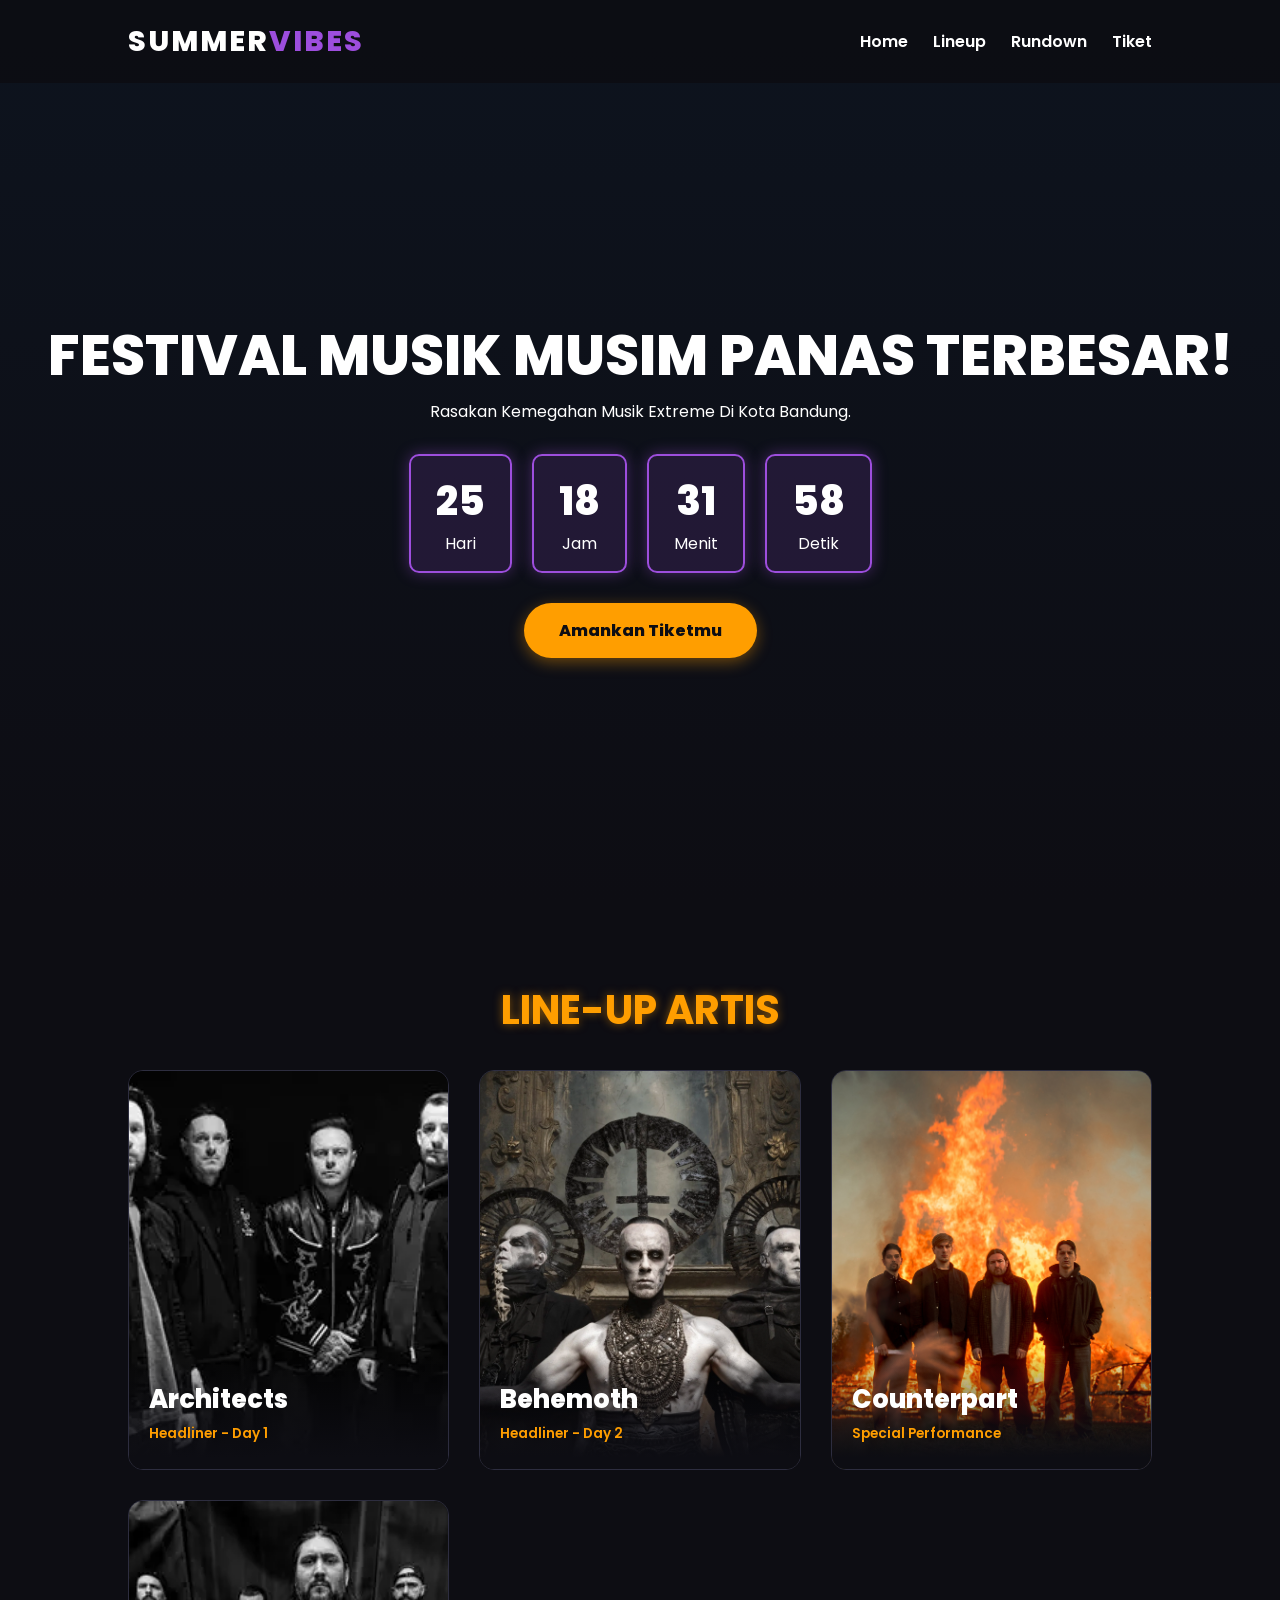
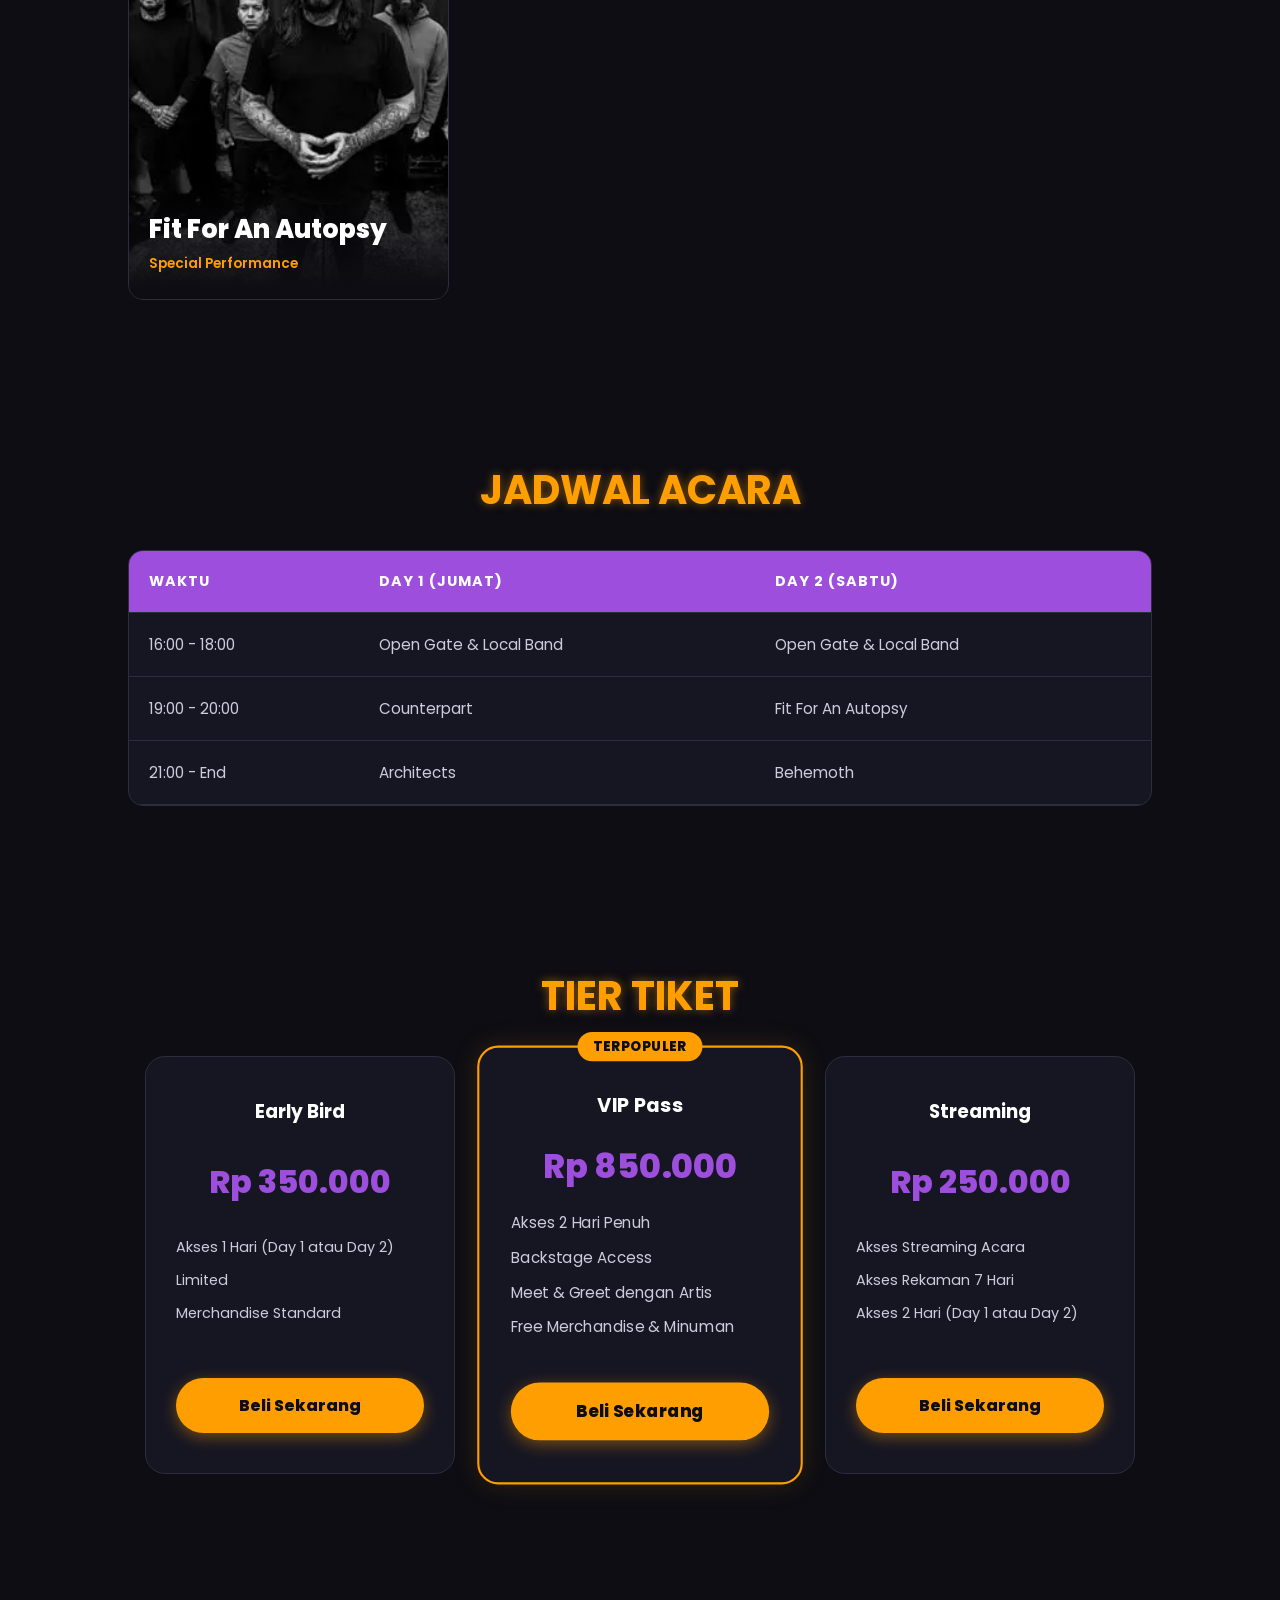
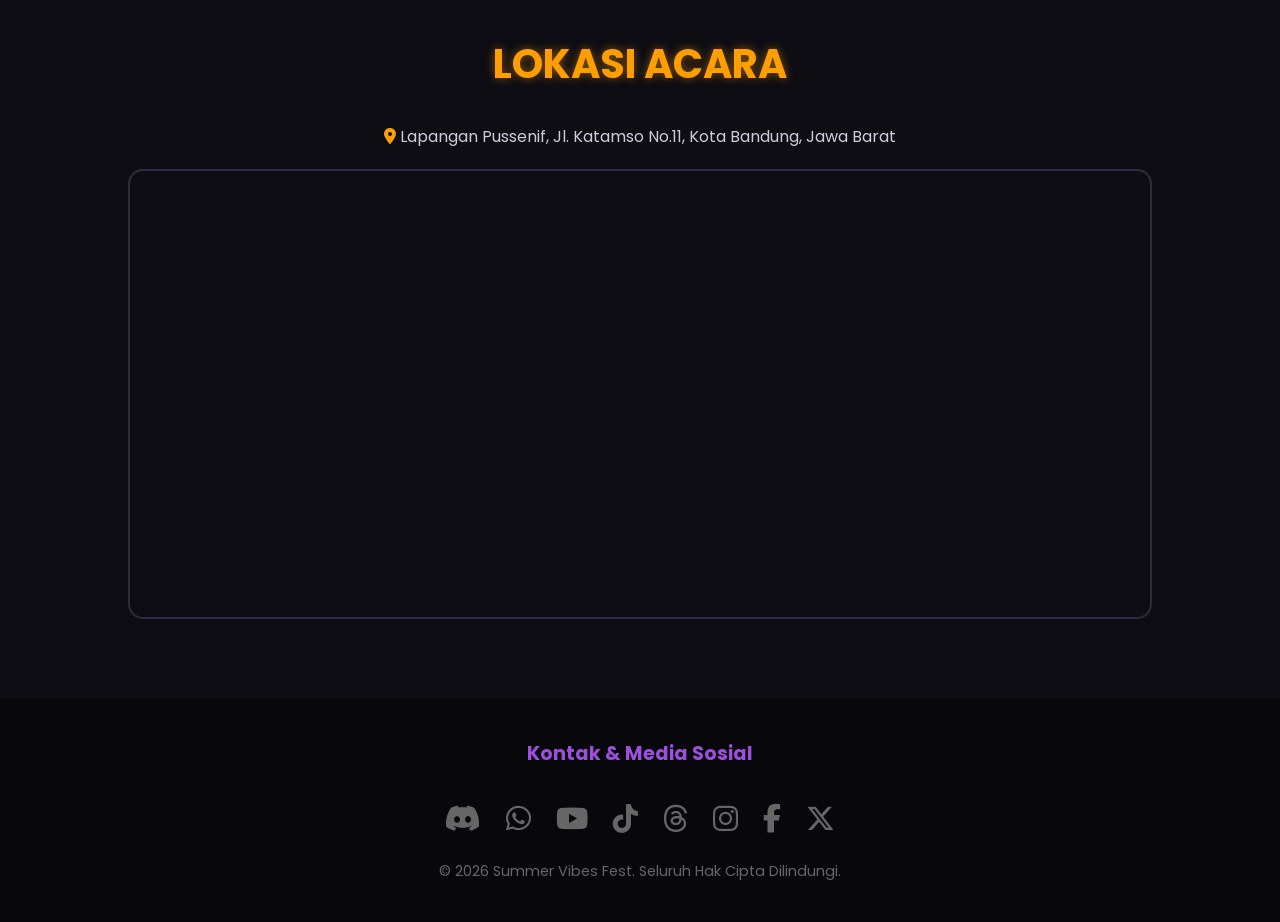
==== commit ce618363: "Modify festival information and location Updated festival details and location in index.html." ====
--- a/index.html
+++ b/index.html
@@ -13,26 +13,19 @@
     <header>
         <nav class="navbar">
             <div class="logo">SUMMER<span>VIBES</span></div>
-            
             <ul class="nav-links" id="navLinks">
                 <li><a href="#home">Home</a></li>
                 <li><a href="#lineup">Lineup</a></li>
                 <li><a href="#schedule">Rundown</a></li>
                 <li><a href="#tickets">Tiket</a></li>
             </ul>
-
-            <div class="menu-toggle" id="mobileMenu">
-                <span class="bar"></span>
-                <span class="bar"></span>
-                <span class="bar"></span>
-            </div>
         </nav>
     </header>
 
     <section id="home" class="hero">
         <div class="hero-content">
             <h1>FESTIVAL MUSIK MUSIM PANAS TERBESAR!</h1>
-            <p>Rasakan kehangatan musik dan kebebasan di pinggir pantai.</p>
+            <p>Rasakan Kemegahan Musik Extreme Di Kota Bandung.</p>
             <div class="countdown-container">
                 <div class="time-box"><span id="days">00</span><p>Hari</p></div> <div class="time-box"><span id="hours">00</span><p>Jam</p></div> <div class="time-box"><span id="minutes">00</span><p>Menit</p></div> <div class="time-box"><span id="seconds">00</span><p>Detik</p></div> </div>
             
@@ -122,14 +115,16 @@
         </div>
     </section>
 
-    <section class="location">
+    <section id="location" class="location">
         <h2>LOKASI ACARA</h2>
-        <p>Pantai Festival Jaya, Jakarta, Indonesia</p>
-        <div class="map-container">
-            <iframe src="https://www.google.com/maps/embed?pb=!1m18!1m12!1m3!1d15867.240428987456!2d106.82458425!3d-6.14280595!2m3!1f0!2f0!3f0!3m2!1i1024!2i768!4f13.1!3m3!1m2!1s0x2e69f3e098863641%3A0x6bde35b6fb89df46!2sAncol!5e0!3m2!1sid!2sid!4v1710000000000!5m2!1sid!2sid" width="100%" height="450" style="border:0;" allowfullscreen="" loading="lazy"></iframe>
+        <p style="text-align: center; margin-bottom: 20px; color: #ccccdd;">
+            <i class="fas fa-map-marker-alt" style="color: #ff9e00;"></i>
+            Lapangan Pussenif, Jl. Katamso No.11, Kota Bandung, Jawa Barat </p>
+            <div class="map-container">
+                <iframe src="https://www.google.com/maps/embed?pb=!1m18!1m12!1m3!1d3960.8247926280467!2d107.62580797435165!3d-6.911520167645151!2m3!1f0!2f0!3f0!3m2!1i1024!2i768!4f13.1!3m3!1m2!1s0x2e68e7b30164627b%3A0x2774dbb6b2fa9bc5!2sLapangan%20Pussenif!5e0!3m2!1sid!2sid!4v1719900000000!5m2!1sid!2sid" width="100%" height="100%" style="border:0;" allowfullscreen="" loading="lazy" referrerpolicy="no-referrer-when-downgrade"></iframe>
             </div>
-    </section>
-
+        </section>
+        
     <footer>
         <div class="footer-container">
             <h4>Kontak & Media Sosial</h4>
--- a/style.css
+++ b/style.css
@@ -342,7 +342,9 @@
     border-radius: 15px;            /* Melengkungkan sedikit sudut siku bingkai peta iframe */
     overflow: hidden;               /* Memotong elemen peta bagian dalam agar mengikuti bentuk border-radius */
     border: 2px solid #2d2d3f;      /* Memberikan bingkai luar pelindung peta berwarna abu-abu gelap */
-    height: 400px;
+    height: 450px;
+    width: 100%;
+    margin-top: 20px;
 }
 
 .map-container iframe {
@@ -394,11 +396,10 @@
 .social-icons a.icon-fb:hover        { color: #1877f2; transform: translateY(-5px); text-shadow: 0 0 15px rgba(24, 119, 242, 0.6); }
 .social-icons a.icon-x:hover         { color: #ffffff; transform: translateY(-5px); text-shadow: 0 0 15px rgba(255, 255, 255, 0.6); }
 
-
-/* =========================================================================
-   8. RESPONSIVE DESIGN FOR MOBILE PHONE (Optimalisasi Layar HP - MAKS 768px)
-   ========================================================================= */
-@media screen and (max-width: 768px) {
+/* =========================================================================
+   8. PENGATURAN LAYAR HP (Tambahkan di paling bawah style.css)
+   ========================================================================= */
+    @media screen and (max-width: 768px) {
     
     /* 1. Mengunci body agar tidak bisa bergeser ke kanan akibat elemen bocor */
     html, body {
@@ -415,9 +416,11 @@
     .nav-links {
         display: none; 
     }
+
     .navbar {
         padding: 15px 5%;
     }
+
     .logo {
         font-size: 1.3rem;
     }
